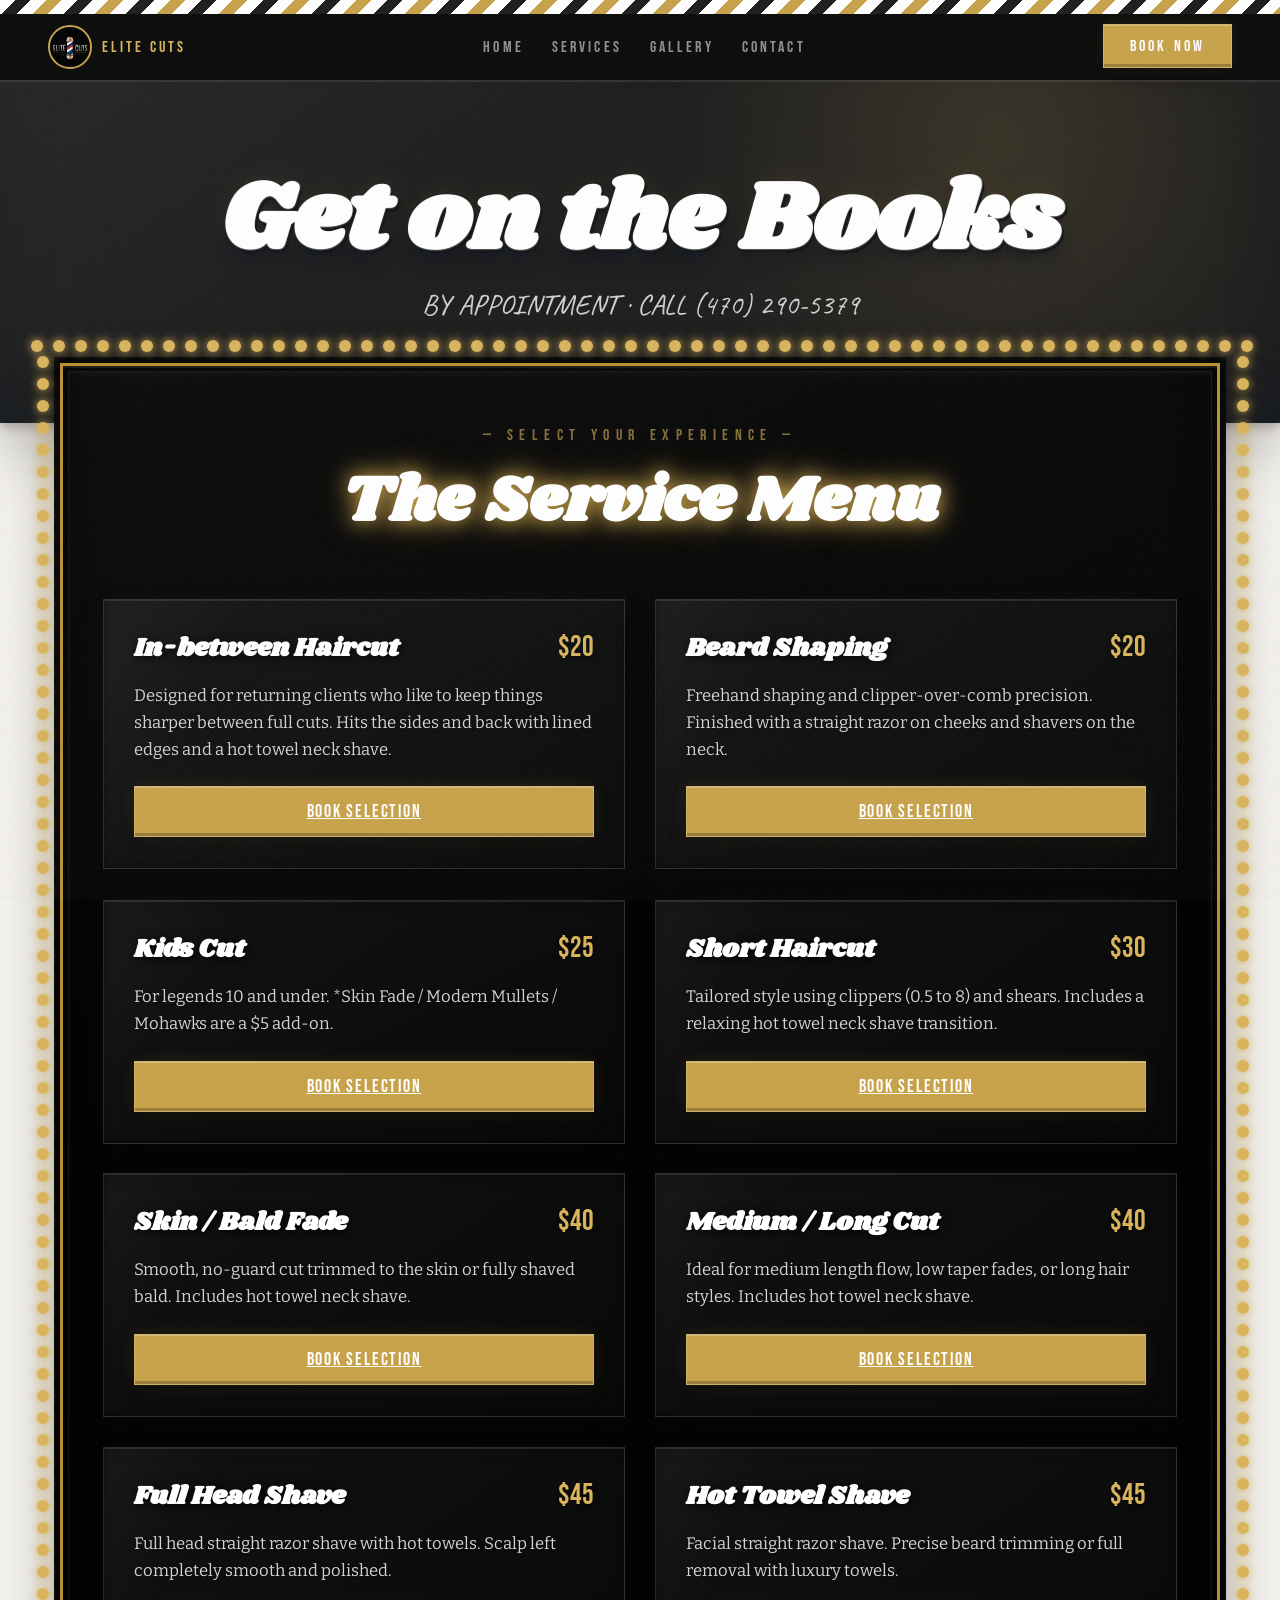
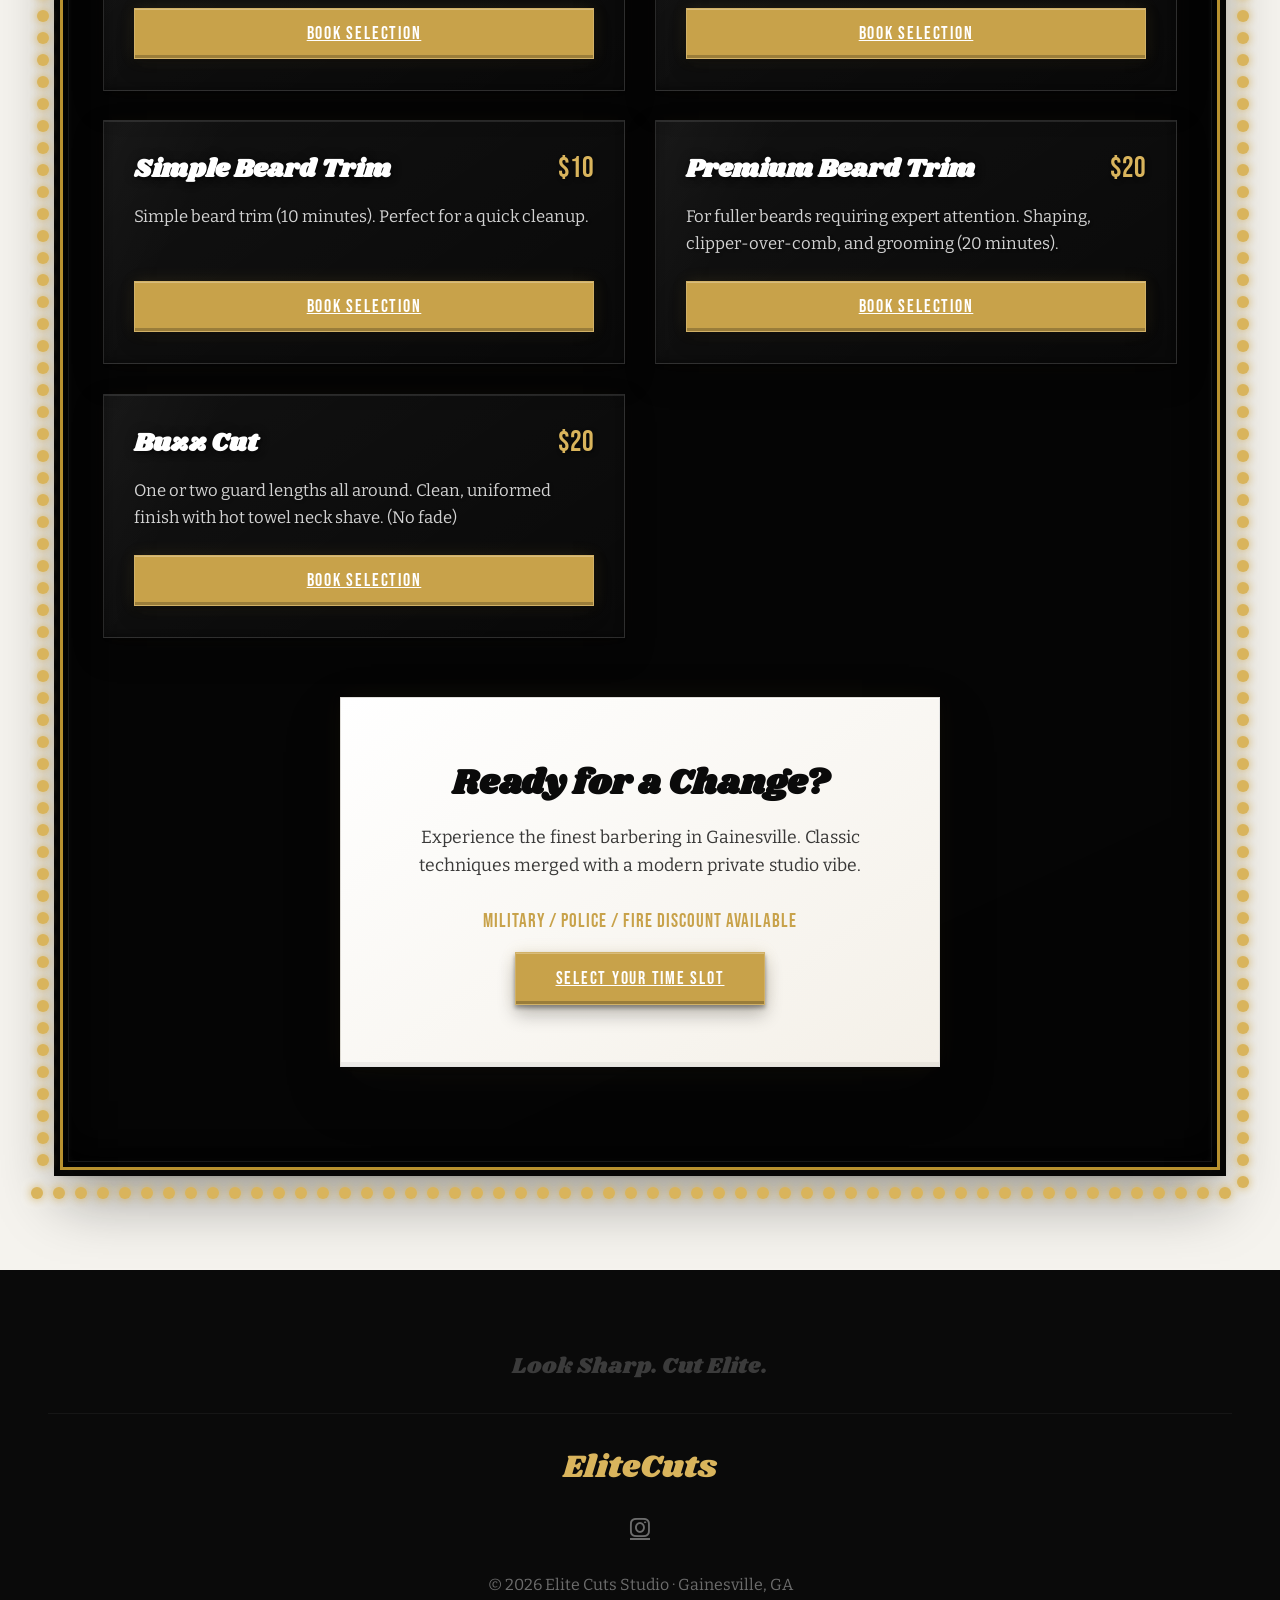
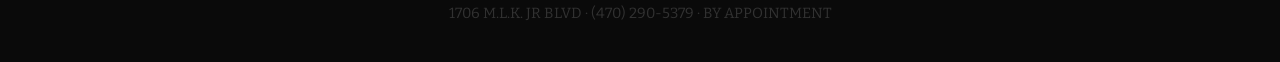
==== appointments.html @ fbeb8fa0 "polish(ui): black-dominant hero, unified gold accents, AA gold-text, bigger small text - Hero: black" ====
<!DOCTYPE html>
<html lang="en">

<head>
  <meta charset="UTF-8">
  <meta name="viewport" content="width=device-width, initial-scale=1.0">
  <title>Book Now | Elite Cuts Studio</title>
  <meta name="description"
    content="Book your next premium haircut or shave at Elite Cuts Studio in Gainesville, GA. Classic cuts, hot towel shaves, fades, and more.">
  <link rel="preconnect" href="https://fonts.googleapis.com">
  <link rel="preconnect" href="https://fonts.gstatic.com" crossorigin>
  <link
    href="https://fonts.googleapis.com/css2?family=Shrikhand&family=Bitter:ital,wght@0,400;0,700;1,400;1,700&family=Bebas+Neue&family=Caveat:wght@600;700&display=swap"
    rel="stylesheet">

  <!-- SOCIAL SHARE (OG TAGS) -->
  <meta property="og:title" content="Book Now | Elite Cuts Studio">
  <meta property="og:description"
    content="Reserve your spot for a premium haircut or hot towel shave. Classic 70s aesthetics meet modern barbering excellence.">
  <meta property="og:image" content="https://forge-dev-studio.github.io/elite-cuts-studio/assets/og-social.jpg?v=20260711">
  <meta property="og:image:width" content="1200">
  <meta property="og:image:height" content="630">
  <meta property="og:image:alt" content="Elite Cuts Studio — premium barbering in Gainesville, GA.">
  <link rel="icon" type="image/jpeg" href="assets/logo.jpg">
  <meta property="og:url" content="https://forge-dev-studio.github.io/elite-cuts-studio/appointments.html">
  <meta property="og:type" content="website">
  <meta name="twitter:card" content="summary_large_image">
  <link rel="stylesheet" href="https://cdnjs.cloudflare.com/ajax/libs/font-awesome/6.5.1/css/all.min.css"
    crossorigin="anonymous" referrerpolicy="no-referrer">
  <style>
    :root {
      --orange: #c8a24a;
      --orange-deep: #8a6a24;
      --olive: #1c1c1c;
      --olive-dark: #0d0d0d;
      --cream: #f5f3ee;
      --ink: #0a0a0a;
      --amber: #d9b45c;
    }

    *,
    *::before,
    *::after {
      box-sizing: border-box;
      margin: 0;
      padding: 0;
    }

    html {
      scroll-behavior: smooth;
    }

    body {
      font-family: 'Bitter', Georgia, serif;
      background: var(--cream);
      color: var(--ink);
      overflow-x: hidden;
      /* 🎯 RETRO CROSSHAIR CURSOR 🎯 */
      cursor: url("data:image/svg+xml,%3Csvg xmlns='http://www.w3.org/2000/svg' width='32' height='32' viewBox='0 0 32 32'%3E%3Cline x1='16' y1='4' x2='16' y2='12' stroke='%23c8a24a' stroke-width='2'/%3E%3Cline x1='16' y1='20' x2='16' y2='28' stroke='%23c8a24a' stroke-width='2'/%3E%3Cline x1='4' y1='16' x2='12' y2='16' stroke='%23c8a24a' stroke-width='2'/%3E%3Cline x1='20' y1='16' x2='28' y2='16' stroke='%23c8a24a' stroke-width='2'/%3E%3Ccircle cx='16' cy='16' r='2' fill='%23c8a24a'/%3E%3C/svg%3E") 16 16, auto;
    }

    /* Keep crosshair on interactive elements */
    a,
    button,
    .btn-book,
    .service-card {
      cursor: url("data:image/svg+xml,%3Csvg xmlns='http://www.w3.org/2000/svg' width='32' height='32' viewBox='0 0 32 32'%3E%3Cline x1='16' y1='4' x2='16' y2='12' stroke='%2300e5a0' stroke-width='2'/%3E%3Cline x1='16' y1='20' x2='16' y2='28' stroke='%2300e5a0' stroke-width='2'/%3E%3Cline x1='4' y1='16' x2='12' y2='16' stroke='%2300e5a0' stroke-width='2'/%3E%3Cline x1='20' y1='16' x2='28' y2='16' stroke='%2300e5a0' stroke-width='2'/%3E%3Ccircle cx='16' cy='16' r='2' fill='%2300e5a0'/%3E%3C/svg%3E") 16 16, pointer !important;
    }

    .grain {
      position: fixed;
      inset: 0;
      z-index: 9999;
      pointer-events: none;
      opacity: .06;
      background-image: url("data:image/svg+xml,%3Csvg xmlns='http://www.w3.org/2000/svg' width='200' height='200'%3E%3Cfilter id='n'%3E%3CfeTurbulence type='fractalNoise' baseFrequency='.9' numOctaves='4' stitchTiles='stitch'/%3E%3C/filter%3E%3Crect width='200' height='200' filter='url(%23n)'/%3E%3C/svg%3E");
    }

    /* BARBER STRIP */
    .barber-strip {
      height: 14px;
      background: repeating-linear-gradient(-45deg, var(--orange) 0, var(--orange) 11px, #fff 11px, #fff 22px, var(--olive) 22px, var(--olive) 33px, #fff 33px, #fff 44px);
      background-size: 62px 62px;
      animation: pole 3.4s linear infinite;
    }

    @keyframes pole {
      to {
        background-position: 62px 62px
      }
    }

    /* THEMED SCROLLBAR */
    html { scrollbar-width: thin; scrollbar-color: var(--orange) var(--ink); }
    ::-webkit-scrollbar { width: 12px; height: 12px; }
    ::-webkit-scrollbar-track { background: var(--ink); }
    ::-webkit-scrollbar-thumb { background: linear-gradient(180deg, var(--amber), var(--orange-deep)); border-radius: 10px; border: 3px solid var(--ink); }
    ::-webkit-scrollbar-thumb:hover { background: linear-gradient(180deg, var(--orange), var(--orange-deep)); }
    ::-webkit-scrollbar-corner { background: var(--ink); }

    /* NAV */
    .site-nav { display:flex; align-items:center; justify-content:space-between; height:66px; padding:0 48px; background:var(--ink); position:sticky; top:0; z-index:100; }
    .nav-brand { display:flex; align-items:center; gap:10px; text-decoration:none; }
    .nav-logo-img { width:44px; height:44px; border-radius:50%; object-fit:cover; border:2px solid var(--orange); }
    .nav-brand-text { font-family:'Bebas Neue',sans-serif; letter-spacing:3px; font-size:1rem; color:var(--amber); }
    .nav-links { display:flex; align-items:center; gap:28px; list-style:none; }
    .nav-links a { font-family:'Bebas Neue',sans-serif; font-size:0.977rem; letter-spacing:.2em; color:rgba(255,255,255,.55); text-decoration:none; transition:color .2s; }
    .nav-links a:hover { color:#fff; }
    .nav-toggle { display:none; flex-direction:column; align-items:center; justify-content:center; min-width:44px; min-height:44px; background:none; border:none; padding:4px; cursor:pointer; }
    .nav-toggle span { display:block; width:22px; height:2px; background:#fff; margin:5px 0; transition:transform .3s, opacity .3s; }
    .nav-book { display:inline-flex; align-items:center; justify-content:center; min-height:44px; font-family:'Bebas Neue',sans-serif; font-size:0.977rem; letter-spacing:.2em; padding:9px 26px; background:var(--orange); color:#fff; text-decoration:none; transition:background .2s; }
    .nav-book:hover { background:var(--orange-deep); }
    @media(max-width:640px) {
      .site-nav { padding:0 20px; }
      .nav-links { display:none; position:absolute; top:66px; left:0; right:0; background:var(--ink); flex-direction:column; align-items:stretch; padding:12px 20px; gap:0; border-top:1px solid rgba(255,255,255,.1); }
      .nav-links.open { display:flex; }
      .nav-links li { width:100%; }
      .nav-links a { display:flex; align-items:center; min-height:44px; padding:12px 0; }
      .nav-toggle { display:flex; margin-left:auto; order:2; }
      .nav-book { min-height:44px; order:3; }
      .nav-brand-text { display:none; }
    }

    /* APPOINTMENTS HERO */
    .apt-hero {
      background: var(--olive);
      padding: 100px 48px;
      text-align: center;
      position: relative;
      overflow: hidden;
    }

    .apt-hero::after {
      content: '';
      position: absolute;
      inset: 0;
      pointer-events: none;
      background-image: radial-gradient(circle, rgba(0, 0, 0, .08) 1.2px, transparent 1.2px);
      background-size: 20px 20px;
    }

    .apt-title {
      font-family: 'Shrikhand', cursive;
      font-size: clamp(3rem, 8vw, 6rem);
      line-height: .9;
      color: #fff;
      text-shadow: 4px 4px 0 rgba(0, 0, 0, .2);
      margin-bottom: 20px;
    }

    .apt-sub {
      font-family: 'Caveat', cursive;
      font-size: 1.8rem;
      color: rgba(255, 255, 255, .8);
    }

    /* SERVICE GRID — VEGAS BILLBOARD STYLE */
    .services-container {
      max-width: 1200px;
      margin: -60px auto 100px;
      padding: 0 20px;
      position: relative;
      z-index: 10;
    }

    .vegas-billboard {
      background: #050505;
      border: 3px solid var(--orange);
      box-shadow: 0 40px 100px rgba(0, 0, 0, .6);
      padding: 60px 40px;
      position: relative;
    }

    /* CHASING LIGHTS WRAP */
    .vegas-lights-wrap {
      position: absolute;
      inset: -26px;
      pointer-events: none;
      z-index: 10;
    }

    .vegas-bulb {
      position: absolute;
      border-radius: 50%;
      background: var(--amber);
      box-shadow: 0 0 10px var(--amber);
    }

    .vegas-bulb.dim {
      background: #201608;
      box-shadow: none;
    }

    .vegas-header {
      text-align: center;
      margin-bottom: 50px;
    }

    .vegas-eyebrow {
      font-family: 'Bebas Neue', sans-serif;
      font-size: 1rem;
      letter-spacing: .4em;
      color: var(--amber);
      opacity: .6;
      display: block;
      margin-bottom: 10px;
    }

    .vegas-headline {
      font-family: 'Shrikhand', cursive;
      font-size: clamp(2.5rem, 5vw, 4.5rem);
      color: #fff;
      text-shadow: 0 0 20px var(--orange), 0 0 40px rgba(210, 170, 80, .4);
    }

    /* SERVICE CARD STYLING */
    .service-menu {
      display: grid;
      grid-template-columns: repeat(auto-fill, minmax(340px, 1fr));
      gap: 30px;
    }

    .service-card {
      background: rgba(255, 255, 255, .03);
      border: 1px solid rgba(255, 255, 255, .08);
      padding: 30px;
      display: flex;
      flex-direction: column;
      transition: transform .3s, background .3s;
    }

    .service-card:hover {
      background: rgba(255, 255, 255, .06);
      transform: translateY(-5px);
    }

    .sc-header {
      display: flex;
      justify-content: space-between;
      align-items: flex-start;
      margin-bottom: 15px;
    }

    .sc-name {
      font-family: 'Shrikhand', cursive;
      font-size: 1.6rem;
      color: #fff;
      flex: 1;
      padding-right: 20px;
      text-shadow: 2px 2px 4px rgba(0, 0, 0, .5), 0 0 12px rgba(0, 0, 0, .3);
    }

    .sc-price {
      font-family: 'Bebas Neue', sans-serif;
      font-size: 1.8rem;
      color: var(--amber);
      text-shadow: 2px 2px 4px rgba(0, 0, 0, .5);
    }

    .sc-desc {
      font-size: 1.045rem;
      line-height: 1.6;
      color: rgba(255, 255, 255, .82);
      text-shadow: 1px 1px 3px rgba(0, 0, 0, .4);
      margin-bottom: 25px;
      flex-grow: 1;
    }

    .btn-book {
      background: var(--orange);
      color: #fff;
      font-family: 'Bebas Neue', sans-serif;
      font-size: 1.1rem;
      letter-spacing: .1em;
      padding: 14px 20px;
      text-align: center;
      text-transform: uppercase;
      transition: background .2s;
    }

    .btn-book:hover {
      background: #fff;
      color: var(--ink);
    }

    /* CONTRAST CARD CTA (Consistency) */
    .contrast-card {
      max-width: 600px;
      margin: 40px auto;
      background: #fdfdfd;
      padding: 60px 40px;
      color: var(--ink);
      text-align: center;
      box-shadow: 0 30px 90px rgba(0, 0, 0, 0.4);
      position: relative;
      overflow: hidden;
      border: 1px solid rgba(0, 0, 0, 0.05);
    }

    .contrast-card h2 {
      font-family: 'Shrikhand', cursive;
      font-size: 2.2rem;
      margin-bottom: 15px;
    }

    .contrast-card p {
      font-size: 1.1rem;
      opacity: 0.8;
      margin-bottom: 30px;
      line-height: 1.6;
    }

    .contrast-card .btn-book {
      display: inline-block;
      width: auto;
      padding: 15px 40px;
    }

    /* FOOTER */
    .footer {
      background: var(--ink);
      padding: 80px 48px 40px;
      color: rgba(255, 255, 255, 0.4);
      text-align: center;
    }

    @media (max-width: 640px) {
      .vegas-billboard {
        width: calc(100% - 60px);
        margin-left: auto;
        margin-right: auto;
        padding: 40px 20px;
      }

      .service-menu {
        grid-template-columns: 1fr;
      }

      .apt-hero {
        padding: 60px 20px;
      }

      .services-container {
        margin-top: -30px;
      }
    }


    .footer-logo-row {
      margin-bottom: 30px;
      border-bottom: 1px solid rgba(255, 255, 255, 0.05);
      padding-bottom: 30px;
    }

    .footer-logo-img {
      width: 100px;
      opacity: .9;
      margin-bottom: 10px;
    }

    .footer-tagline {
      font-family: 'Shrikhand', cursive;
      font-size: 1.4rem;
      color: rgba(255, 255, 255, 0.2);
    }

    .footer-brand {
      display: block;
      margin-bottom: 15px;
      font-family: 'Shrikhand', cursive;
      font-size: 2rem;
      color: var(--amber);
    }

    .footer-socials {
      display: flex;
      gap: 12px;
      justify-content: center;
      margin-bottom: 25px;
    }

    .footer-socials a {
      display: inline-flex;
      align-items: center;
      justify-content: center;
      min-width: 44px;
      min-height: 44px;
      color: rgba(255, 255, 255, 0.4);
      font-size: 1.4rem;
      transition: color 0.2s;
    }

    .footer-socials a:hover {
      color: var(--orange);
    }

    .footer-note {
      margin-top: 10px;
      font-size: 0.92rem;
      opacity: 0.4;
    }

    /* BOOKING MODAL */
    #bookingModal {
      position: fixed;
      inset: 0;
      background: rgba(0, 0, 0, .92);
      z-index: 1000;
      display: none;
      align-items: flex-start;
      justify-content: center;
      padding: 20px;
      overflow-y: auto;
    }

    #bookingModal.open {
      display: flex;
    }

    .modal-content {
      width: 100%;
      max-width: 680px;
      background: var(--ink);
      border: 2px solid var(--orange);
      position: relative;
      box-shadow: 0 30px 60px rgba(0, 0, 0, .5), 0 0 0 6px rgba(200, 162, 74, .1);
      margin: 40px 0;
    }

    .modal-close {
      position: absolute;
      top: -40px;
      right: 0;
      color: #fff;
      font-size: 1.5rem;
      cursor: pointer;
      font-family: 'Bebas Neue', sans-serif;
    }

    /* ── BOOKSY BARBER PICKER ── */
    .booking-picker {
      padding: 48px 40px;
      color: #fff;
    }

    .bf-title {
      font-family: 'Shrikhand', cursive;
      font-size: 2rem;
      text-align: center;
      color: #fff;
      letter-spacing: .04em;
      margin-bottom: 14px;
      text-shadow: 2px 2px 0 rgba(0,0,0,.3);
    }

    .picker-intro {
      max-width: 560px;
      margin: 0 auto 30px;
      color: rgba(255, 255, 255, .78);
      font-size: 1.045rem;
      line-height: 1.65;
      text-align: center;
    }

    .picker-grid {
      display: grid;
      grid-template-columns: repeat(3, 1fr);
      gap: 14px;
    }

    .barber-card {
      display: block;
      color: inherit;
      text-decoration: none;
      cursor: pointer;
    }

    .bc-inner {
      display: flex;
      flex-direction: column;
      align-items: center;
      justify-content: center;
      gap: 8px;
      padding: 20px 10px;
      min-height: 178px;
      background: rgba(255, 255, 255, .04);
      border: 2px solid rgba(255, 255, 255, .1);
      border-radius: 8px;
      text-align: center;
      transition: border-color .2s, background .2s, transform .2s, box-shadow .2s;
    }

    a.barber-card:hover .bc-inner {
      border-color: var(--orange);
      background: rgba(200, 162, 74, .12);
      transform: translateY(-3px);
    }

    a.barber-card:focus-visible {
      outline: 3px solid var(--cream);
      outline-offset: 4px;
      border-radius: 8px;
    }

    a.barber-card:focus-visible .bc-inner {
      border-color: var(--orange);
      box-shadow: 0 0 0 3px var(--olive);
    }

    .bc-avatar {
      width: 60px;
      height: 60px;
      border-radius: 50%;
      background: var(--orange);
      display: flex;
      align-items: center;
      justify-content: center;
      font-family: 'Shrikhand', cursive;
      font-size: 1.5rem;
      color: #fff;
      text-shadow: 1px 1px 0 rgba(0,0,0,.2);
    }

    .bc-name {
      font-family: 'Shrikhand', cursive;
      font-size: 1.05rem;
      color: #fff;
    }

    .bc-role {
      font-family: 'Caveat', cursive;
      font-size: 1.045rem;
      color: rgba(255, 255, 255, .75);
    }

    .barber-card[aria-disabled="true"] {
      cursor: not-allowed;
    }

    .barber-card[aria-disabled="true"] .bc-inner {
      background: rgba(255, 255, 255, .025);
      border-color: rgba(255, 255, 255, .12);
    }

    .barber-card[aria-disabled="true"] .bc-avatar {
      background: var(--olive);
      color: var(--cream);
    }

    .coming-soon-label {
      display: inline-block;
      padding: 4px 9px;
      margin-top: 2px;
      background: var(--cream);
      color: var(--ink);
      font-family: 'Bebas Neue', sans-serif;
      font-size: 0.828rem;
      letter-spacing: .12em;
      text-transform: uppercase;
      border-radius: 2px;
    }

    @media(max-width: 768px) {
      .vegas-billboard {
        padding: 40px 20px;
      }
      .service-menu {
        grid-template-columns: 1fr;
      }
      .picker-grid {
        grid-template-columns: repeat(2, 1fr);
      }
      .booking-picker {
        padding: 32px 20px;
      }
    }

    @media(max-width: 420px) {
      .picker-grid {
        grid-template-columns: 1fr;
      }
    }
    a:focus-visible, button:focus-visible, select:focus-visible, input:focus-visible { outline: 2px solid var(--orange); outline-offset: 2px; }

    /* Premium depth pass C: standalone appointments surfaces */
    .apt-hero {
      isolation: isolate;
      box-shadow:
        inset 0 2px 0 rgba(255, 255, 255, .09),
        inset 0 -28px 52px rgba(5, 14, 31, .26),
        0 4px 10px rgba(10, 10, 10, .24),
        0 25px 54px rgba(10, 10, 10, .2),
        0 0 32px rgba(200, 162, 74, .08);
    }
    .apt-hero::before {
      content: '';
      position: absolute;
      inset: 0;
      z-index: 0;
      pointer-events: none;
      background:
        radial-gradient(circle at 78% 18%, rgba(217, 180, 92, .14), transparent 31%),
        linear-gradient(145deg, rgba(255, 255, 255, .045), transparent 38%);
    }
    .apt-hero > * { position: relative; z-index: 2; }
    .apt-title {
      text-shadow:
        0 1px 0 rgba(255, 255, 255, .2),
        1px 2px 0 #1c1c1c,
        2px 3px 0 #101010,
        0 7px 7px rgba(5, 14, 31, .42),
        0 18px 28px rgba(5, 14, 31, .28),
        0 0 24px rgba(217, 180, 92, .12);
      transform: perspective(1000px) rotateX(1deg) translateY(-2px);
    }
    .vegas-billboard {
      isolation: isolate;
      border-color: #b8912f;
      box-shadow:
        inset 0 2px 1px rgba(255, 255, 255, .09),
        inset 0 -20px 38px rgba(0, 0, 0, .58),
        0 3px 7px rgba(10, 10, 10, .38),
        0 28px 58px rgba(10, 10, 10, .38),
        0 0 0 6px #050505,
        0 0 36px rgba(200, 162, 74, .14);
    }
    .vegas-billboard::before {
      content: '';
      position: absolute;
      inset: 5px;
      z-index: 0;
      pointer-events: none;
      border: 1px solid rgba(255, 255, 255, .07);
      background: linear-gradient(155deg, rgba(255, 255, 255, .025), transparent 30%, rgba(0, 0, 0, .12));
      box-shadow: inset 0 2px 7px rgba(255, 255, 255, .045), inset 0 -9px 20px rgba(0, 0, 0, .48);
    }
    .vegas-billboard > * { position: relative; z-index: 2; }
    .service-card {
      position: relative;
      overflow: hidden;
      background: linear-gradient(145deg, rgba(255, 255, 255, .055), rgba(255, 255, 255, .018));
      border-color: rgba(255, 255, 255, .13);
      box-shadow:
        inset 0 1px 0 rgba(255, 255, 255, .1),
        inset 0 -4px 8px rgba(0, 0, 0, .3),
        0 3px 5px rgba(0, 0, 0, .42),
        0 14px 28px rgba(0, 0, 0, .3),
        0 0 16px rgba(200, 162, 74, .045);
      transform: perspective(900px) translateY(0) rotateX(0);
      transition: transform 280ms cubic-bezier(.22, 1, .36, 1), box-shadow 280ms ease;
    }
    .service-card::after {
      content: '';
      position: absolute;
      inset: 0;
      pointer-events: none;
      opacity: .34;
      background: linear-gradient(115deg, transparent 12%, rgba(255, 255, 255, .07) 32%, transparent 48%);
      transform: translateX(-34%);
      transition: transform 420ms ease, opacity 280ms ease;
    }
    .service-card > * { position: relative; z-index: 1; }
    .service-card:hover {
      transform: perspective(900px) translateY(-6px) rotateX(1.5deg);
      box-shadow:
        inset 0 1px 0 rgba(255, 255, 255, .13),
        inset 0 -4px 8px rgba(0, 0, 0, .26),
        0 4px 7px rgba(0, 0, 0, .4),
        0 22px 36px rgba(0, 0, 0, .38),
        0 0 22px rgba(200, 162, 74, .1);
    }
    .service-card:hover::after { opacity: .5; transform: translateX(28%); }
    .btn-book,
    .nav-book {
      border: 1px solid rgba(255, 255, 255, .16);
      box-shadow:
        inset 0 1px 0 rgba(255, 255, 255, .28),
        inset 0 -3px 0 rgba(10, 10, 10, .24),
        0 3px 4px rgba(10, 10, 10, .36),
        0 10px 18px rgba(10, 10, 10, .24),
        0 0 14px rgba(200, 162, 74, .14);
      transform: translateY(-1px);
      transition: transform 180ms ease, box-shadow 180ms ease;
    }
    .btn-book:hover,
    .nav-book:hover {
      transform: translateY(-3px);
      box-shadow:
        inset 0 1px 0 rgba(255, 255, 255, .34),
        inset 0 -3px 0 rgba(10, 10, 10, .2),
        0 4px 6px rgba(10, 10, 10, .32),
        0 15px 24px rgba(10, 10, 10, .27),
        0 0 20px rgba(200, 162, 74, .17);
    }
    .btn-book:active,
    .nav-book:active {
      transform: translateY(2px);
      box-shadow: inset 0 2px 4px rgba(10, 10, 10, .28), 0 1px 2px rgba(10, 10, 10, .28), 0 4px 8px rgba(10, 10, 10, .18);
    }
    .contrast-card {
      border-color: rgba(10, 10, 10, .1);
      background: linear-gradient(145deg, #fff, #f4f0e8);
      box-shadow:
        inset 0 1px 0 rgba(255, 255, 255, .95),
        inset 0 -4px 0 rgba(10, 10, 10, .05),
        0 3px 7px rgba(10, 10, 10, .2),
        0 24px 52px rgba(10, 10, 10, .24),
        0 0 24px rgba(200, 162, 74, .07);
    }
    .modal-content {
      box-shadow:
        inset 0 1px 0 rgba(255, 255, 255, .09),
        inset 0 -18px 34px rgba(0, 0, 0, .34),
        0 4px 8px rgba(0, 0, 0, .48),
        0 30px 64px rgba(0, 0, 0, .55),
        0 0 0 6px rgba(200, 162, 74, .1),
        0 0 28px rgba(200, 162, 74, .12);
    }
    .booking-picker {
      background:
        radial-gradient(circle at 50% 0, rgba(200, 162, 74, .09), transparent 35%),
        linear-gradient(145deg, rgba(255, 255, 255, .025), transparent 40%);
    }
    .bc-inner {
      position: relative;
      overflow: hidden;
      border-color: rgba(255, 255, 255, .14);
      background: linear-gradient(145deg, rgba(255, 255, 255, .075), rgba(255, 255, 255, .025));
      box-shadow:
        inset 0 1px 0 rgba(255, 255, 255, .12),
        inset 0 -4px 8px rgba(0, 0, 0, .28),
        0 3px 5px rgba(0, 0, 0, .38),
        0 13px 24px rgba(0, 0, 0, .26),
        0 0 14px rgba(200, 162, 74, .05);
      transform: perspective(850px) translateY(0) rotateX(0);
      transition: transform 240ms cubic-bezier(.22, 1, .36, 1), box-shadow 240ms ease;
    }
    a.barber-card:hover .bc-inner {
      transform: perspective(850px) translateY(-5px) rotateX(1.5deg);
      box-shadow:
        inset 0 1px 0 rgba(255, 255, 255, .15),
        inset 0 -4px 8px rgba(0, 0, 0, .24),
        0 4px 7px rgba(0, 0, 0, .38),
        0 20px 32px rgba(0, 0, 0, .34),
        0 0 20px rgba(200, 162, 74, .12);
    }
    a.barber-card:active .bc-inner {
      transform: translateY(1px);
      box-shadow: inset 0 3px 6px rgba(0, 0, 0, .3), 0 2px 3px rgba(0, 0, 0, .3);
    }
    a.barber-card:focus-visible .bc-inner {
      box-shadow:
        0 0 0 3px var(--olive),
        0 0 0 5px var(--cream),
        0 13px 24px rgba(0, 0, 0, .3);
    }
    .bc-avatar {
      position: relative;
      overflow: hidden;
      border: 1px solid rgba(255, 255, 255, .2);
      background: linear-gradient(145deg, #ddb45c, #8f6f28);
      box-shadow:
        inset 0 2px 1px rgba(255, 255, 255, .32),
        inset 0 -7px 11px rgba(61, 6, 14, .28),
        0 3px 4px rgba(0, 0, 0, .4),
        0 11px 18px rgba(0, 0, 0, .3),
        0 0 0 4px rgba(200, 162, 74, .1);
      filter: drop-shadow(0 4px 3px rgba(0, 0, 0, .22));
      transform: translateY(-2px);
      transition: transform 240ms ease, box-shadow 240ms ease;
    }
    .bc-avatar::after {
      content: '';
      position: absolute;
      inset: 4px 7px 48% 7px;
      border-radius: 50%;
      pointer-events: none;
      background: linear-gradient(to bottom, rgba(255, 255, 255, .32), transparent);
      opacity: .62;
    }
    a.barber-card:hover .bc-avatar { transform: translateY(-4px) rotate(-1.5deg); }
    .barber-card[aria-disabled="true"] .bc-inner { box-shadow: inset 0 1px 0 rgba(255,255,255,.08), inset 0 -3px 7px rgba(0,0,0,.25), 0 5px 12px rgba(0,0,0,.2); }
    .barber-card[aria-disabled="true"] .bc-avatar { background: linear-gradient(145deg, #333333, #101010); }
    @media (prefers-reduced-motion: reduce) {
      html { scroll-behavior: auto; }
      .barber-strip { animation: none !important; }
      .apt-title,
      .service-card,
      .service-card:hover,
      .service-card::after,
      .service-card:hover::after,
      .btn-book,
      .btn-book:hover,
      .btn-book:active,
      .nav-book,
      .nav-book:hover,
      .nav-book:active,
      .bc-inner,
      a.barber-card:hover .bc-inner,
      a.barber-card:active .bc-inner,
      .bc-avatar,
      a.barber-card:hover .bc-avatar {
        transform: none !important;
        transition: none !important;
      }
    }
  </style>
</head>

<body>
  <div class="grain" aria-hidden="true"></div>
  <div class="barber-strip" role="presentation"></div>

  <nav class="site-nav" id="siteNav">
    <a href="index.html" class="nav-brand" aria-label="Elite Cuts Studio home">
      <img src="assets/logo.jpg" alt="Elite Cuts Studio" class="nav-logo-img">
      <span class="nav-brand-text">Elite Cuts</span>
    </a>
    <ul class="nav-links" id="navLinks">
      <li><a href="index.html" data-es="Inicio">Home</a></li>
      <li><a href="index.html#services" data-es="Servicios">Services</a></li>
      <li><a href="index.html#gallery" data-es="Galeria">Gallery</a></li>
      <li><a href="contact.html" data-es="Contacto">Contact</a></li>
    </ul>
    <button class="nav-toggle" id="navToggle" type="button" aria-label="Toggle menu" aria-expanded="false">
      <span></span><span></span><span></span>
    </button>
    <a href="appointments.html" class="nav-book" data-es="Reservar">Book Now</a>
  </nav>

  <header class="apt-hero">
    <h1 class="apt-title" data-es="Haz Tu Reservacion">Get on the Books</h1>
    <p class="apt-sub" data-es="CON CITA · LLAMA AL (470) 290-5379">BY APPOINTMENT · CALL (470) 290-5379</p>
  </header>

  <main class="services-container">
    <div class="vegas-billboard">
      <div class="vegas-lights-wrap" id="vegasLights"></div>

      <div class="vegas-header">
        <span class="vegas-eyebrow" data-es="— SELECCIONA TU EXPERIENCIA —">— SELECT YOUR EXPERIENCE —</span>
        <h2 class="vegas-headline" data-es="Menu de Servicios">The Service Menu</h2>
      </div>

      <div class="service-menu">
        <!-- 1 -->
        <article class="service-card">
          <div class="sc-header">
            <h3 class="sc-name" data-es="Retoque">In-between Haircut</h3>
            <span class="sc-price">$20</span>
          </div>
          <p class="sc-desc" data-es="Disenado para clientes frecuentes que quieren mantenerse afilados entre cortes completos. Incluye lados, espalda, bordes y afeitado de cuello con toalla caliente.">Designed for returning clients who like to keep things sharper between full cuts. Hits the
            sides and back with lined edges and a hot towel neck shave.</p>
          <a href="#" class="btn-book" onclick="openBooking()" data-es="Reservar">Book Selection</a>
        </article>

        <!-- 2 -->
        <article class="service-card">
          <div class="sc-header">
            <h3 class="sc-name" data-es="Perfilado de Barba">Beard Shaping</h3>
            <span class="sc-price">$20</span>
          </div>
          <p class="sc-desc" data-es="Perfilado a mano alzada y precision con peine y maquina. Terminado con navaja recta en mejillas y rasuradora en el cuello.">Freehand shaping and clipper-over-comb precision. Finished with a straight razor on cheeks
            and shavers on the neck.</p>
          <a href="#" class="btn-book" onclick="openBooking()" data-es="Reservar">Book Selection</a>
        </article>

        <!-- 3 -->
        <article class="service-card">
          <div class="sc-header">
            <h3 class="sc-name" data-es="Corte de Ninos">Kids Cut</h3>
            <span class="sc-price">$25</span>
          </div>
          <p class="sc-desc" data-es="Para campeones de 10 anos y menos. *Desvanecido / Mullet Moderno / Mohawk tienen un cargo adicional de $5.">For legends 10 and under. *Skin Fade / Modern Mullets / Mohawks are a $5 add-on.</p>
          <a href="#" class="btn-book" onclick="openBooking()" data-es="Reservar">Book Selection</a>
        </article>

        <!-- 4 -->
        <article class="service-card">
          <div class="sc-header">
            <h3 class="sc-name" data-es="Corte Corto">Short Haircut</h3>
            <span class="sc-price">$30</span>
          </div>
          <p class="sc-desc" data-es="Estilo personalizado con maquina (0.5 a 8) y tijera. Incluye afeitado de cuello con toalla caliente.">Tailored style using clippers (0.5 to 8) and shears. Includes a relaxing hot towel neck
            shave transition.</p>
          <a href="#" class="btn-book" onclick="openBooking()" data-es="Reservar">Book Selection</a>
        </article>

        <!-- 5 -->
        <article class="service-card">
          <div class="sc-header">
            <h3 class="sc-name" data-es="Desvanecido al Ras">Skin / Bald Fade</h3>
            <span class="sc-price">$40</span>
          </div>
          <p class="sc-desc" data-es="Corte suave sin guarda, al ras de la piel o completamente rapado. Incluye afeitado de cuello con toalla caliente.">Smooth, no-guard cut trimmed to the skin or fully shaved bald. Includes hot towel neck
            shave.</p>
          <a href="#" class="btn-book" onclick="openBooking()" data-es="Reservar">Book Selection</a>
        </article>

        <!-- 6 -->
        <article class="service-card">
          <div class="sc-header">
            <h3 class="sc-name" data-es="Corte Mediano / Largo">Medium / Long Cut</h3>
            <span class="sc-price">$40</span>
          </div>
          <p class="sc-desc" data-es="Ideal para cabello mediano, degradados bajos o estilos largos. Incluye afeitado de cuello con toalla caliente.">Ideal for medium length flow, low taper fades, or long hair styles. Includes hot towel neck
            shave.</p>
          <a href="#" class="btn-book" onclick="openBooking()" data-es="Reservar">Book Selection</a>
        </article>

        <!-- 7 -->
        <article class="service-card">
          <div class="sc-header">
            <h3 class="sc-name" data-es="Rasurado Completo">Full Head Shave</h3>
            <span class="sc-price">$45</span>
          </div>
          <p class="sc-desc" data-es="Rasurado completo de cabeza con navaja recta y toallas calientes. Cuero cabelludo completamente suave y pulido.">Full head straight razor shave with hot towels. Scalp left completely smooth and polished.
          </p>
          <a href="#" class="btn-book" onclick="openBooking()" data-es="Reservar">Book Selection</a>
        </article>

        <!-- 8 -->
        <article class="service-card">
          <div class="sc-header">
            <h3 class="sc-name" data-es="Afeitado con Toalla Caliente">Hot Towel Shave</h3>
            <span class="sc-price">$45</span>
          </div>
          <p class="sc-desc" data-es="Afeitado facial con navaja recta. Recorte de barba preciso o eliminacion completa con toallas de lujo.">Facial straight razor shave. Precise beard trimming or full removal with luxury towels.</p>
          <a href="#" class="btn-book" onclick="openBooking()" data-es="Reservar">Book Selection</a>
        </article>

        <!-- 9 -->
        <article class="service-card">
          <div class="sc-header">
            <h3 class="sc-name" data-es="Recorte Sencillo de Barba">Simple Beard Trim</h3>
            <span class="sc-price">$10</span>
          </div>
          <p class="sc-desc" data-es="Recorte sencillo de barba (10 minutos). Perfecto para un retoque rapido.">Simple beard trim (10 minutes). Perfect for a quick cleanup.</p>
          <a href="#" class="btn-book" onclick="openBooking()" data-es="Reservar">Book Selection</a>
        </article>

        <!-- 10 -->
        <article class="service-card">
          <div class="sc-header">
            <h3 class="sc-name" data-es="Recorte Premium de Barba">Premium Beard Trim</h3>
            <span class="sc-price">$20</span>
          </div>
          <p class="sc-desc" data-es="Para barbas mas llenas que requieren atencion experta. Perfilado, peine y maquina, y arreglo (20 minutos).">For fuller beards requiring expert attention. Shaping, clipper-over-comb, and grooming (20
            minutes).</p>
          <a href="#" class="btn-book" onclick="openBooking()" data-es="Reservar">Book Selection</a>
        </article>

        <!-- 11 -->
        <article class="service-card">
          <div class="sc-header">
            <h3 class="sc-name" data-es="Corte al Rape">Buzz Cut</h3>
            <span class="sc-price">$20</span>
          </div>
          <p class="sc-desc" data-es="Una o dos guardas parejo alrededor. Acabado limpio y uniforme con afeitado de cuello con toalla caliente. (Sin desvanecido)">One or two guard lengths all around. Clean, uniformed finish with hot towel neck shave. (No
            fade)</p>
          <a href="#" class="btn-book" onclick="openBooking()" data-es="Reservar">Book Selection</a>
        </article>
      </div>

      <!-- CONSISTENT CONTRAST CTA -->
      <div class="contrast-card rev" style="margin-top: 60px;">
        <h2 data-es="Listo Para un Cambio?">Ready for a Change?</h2>
        <p data-es="Experimenta la mejor barberia en Gainesville. Tecnicas clasicas combinadas con un ambiente moderno de estudio privado.">Experience the finest barbering in Gainesville. Classic techniques merged with a modern private studio vibe.
        </p>
        <div
          style="margin-bottom:20px; font-family:'Bebas Neue',sans-serif; color:var(--orange); letter-spacing:1px; font-size:1.2rem;" data-es="DESCUENTO PARA MILITARES / POLICIA / BOMBEROS">
          MILITARY / POLICE / FIRE DISCOUNT AVAILABLE
        </div>
        <a href="#" class="btn-book" onclick="openBooking()" data-es="Selecciona Tu Horario">Select Your Time Slot</a>
      </div>
    </div>
  </main>

  <!-- ══════════════ BOOKSY BARBER PICKER ══════════════ -->
  <div id="bookingModal">
    <div class="modal-content">
      <span class="modal-close" onclick="closeBooking()">[ CLOSE X ]</span>
      <div class="booking-picker">
        <h2 class="bf-title" data-es="Elige Tu Barbero">Choose Your Barber</h2>
        <p class="picker-intro"
          data-es="Cada barbero reserva por su propio horario en Booksy. Elige a quién quieres y te llevaremos directo a su calendario.">Each barber books through their own Booksy schedule. Pick who you want and you'll be taken straight to their live calendar.</p>
        <div class="picker-grid">
          <a class="barber-card" href="https://booksy.com/en-us/dl/show-business/1810396" target="_blank"
            rel="noopener">
            <div class="bc-inner">
              <div class="bc-avatar">G</div>
              <span class="bc-name">Gabriel</span>
              <span class="bc-role" data-es="Barbero Maestro">Master Barber</span>
            </div>
          </a>
          <a class="barber-card" href="https://booksy.com/en-us/dl/show-business/1810475" target="_blank"
            rel="noopener">
            <div class="bc-inner">
              <div class="bc-avatar">O</div>
              <span class="bc-name">Oswaldo</span>
              <span class="bc-role" data-es="Barbero Maestro">Master Barber</span>
            </div>
          </a>
          <a class="barber-card" href="https://elitecutz80.booksy.com" target="_blank" rel="noopener">
            <div class="bc-inner">
              <div class="bc-avatar">T</div>
              <span class="bc-name">Thomas</span>
              <span class="bc-role" data-es="Barbero Maestro">Master Barber</span>
            </div>
          </a>
          <a class="barber-card"
            href="https://booksy.com/en-us/dl/show-business/1813863?utm_medium=c2c_referral" target="_blank"
            rel="noopener">
            <div class="bc-inner">
              <div class="bc-avatar" style="font-size:0.99rem;">EC</div>
              <span class="bc-name">Any</span>
              <span class="bc-role" data-es="Próximo disponible">Next available</span>
            </div>
          </a>
        </div>
      </div>
    </div>
  </div>

  <footer class="footer">
    <div class="footer-logo-row">
      <p class="footer-tagline">Look Sharp. Cut Elite.</p>
    </div>
    <span class="footer-brand">EliteCuts</span>
    <div class="footer-socials">
      <a href="https://www.instagram.com/elitecutsstudio" aria-label="Instagram"><i class="fab fa-instagram"></i></a>
    </div>
    <p>© 2026 Elite Cuts Studio · Gainesville, GA</p>
    <p class="footer-note">1706 M.L.K. JR BLVD · (470) 290-5379 · BY APPOINTMENT</p>
  </footer>

  <script>
    /* NAV TOGGLE */
    (function() {
      var toggle = document.getElementById('navToggle');
      var links = document.getElementById('navLinks');
      if (toggle && links) {
        toggle.addEventListener('click', function() {
          var open = toggle.getAttribute('aria-expanded') === 'true';
          toggle.setAttribute('aria-expanded', !open);
          links.classList.toggle('open');
        });
        links.querySelectorAll('a').forEach(function(a) {
          a.addEventListener('click', function() {
            links.classList.remove('open');
            toggle.setAttribute('aria-expanded', 'false');
          });
        });
      }
    })();

    /* VEGAS LIGHTS */
    function initVegasLights() {
      const board = document.querySelector('.vegas-billboard');
      const wrap = document.getElementById('vegasLights');
      const STEP = 22; const R = 6;
      function buildBulbs() {
        wrap.innerHTML = '';
        const W = board.offsetWidth + 52; const H = board.offsetHeight + 52;
        wrap.style.cssText = `position:absolute;inset:-26px;width:${W}px;height:${H}px;`;
        const bulbs = []; let idx = 0;
        function add(x, y) {
          const b = document.createElement('div');
          b.className = 'vegas-bulb';
          b.style.cssText = `left:${x - R}px;top:${y - R}px;width:${R * 2}px;height:${R * 2}px;`;
          wrap.appendChild(b); bulbs.push({ el: b, i: idx++ });
        }
        const cols = Math.floor(W / STEP); const rows = Math.floor(H / STEP);
        for (let i = 0; i <= cols; i++) add(i * STEP, R);
        for (let i = 1; i <= rows; i++) add(W - R, i * STEP);
        for (let i = cols - 1; i >= 0; i--) add(i * STEP, H - R);
        for (let i = rows - 1; i > 0; i--) add(R, i * STEP);
        let frame = 0;
        setInterval(() => {
          frame++;
          bulbs.forEach(b => {
            b.el.className = ((b.i + frame) % 4 < 2) ? 'vegas-bulb' : 'vegas-bulb dim';
          });
        }, 800);
      }
      buildBulbs();
      window.addEventListener('resize', buildBulbs);
    }
    initVegasLights();

    /* BOOKING MODAL */
    function openBooking() {
      document.getElementById('bookingModal').classList.add('open');
      document.body.style.overflow = 'hidden';
    }
    function closeBooking() {
      document.getElementById('bookingModal').classList.remove('open');
      document.body.style.overflow = '';
    }

  </script>
  <script src="i18n.js"></script>
</body>

</html>
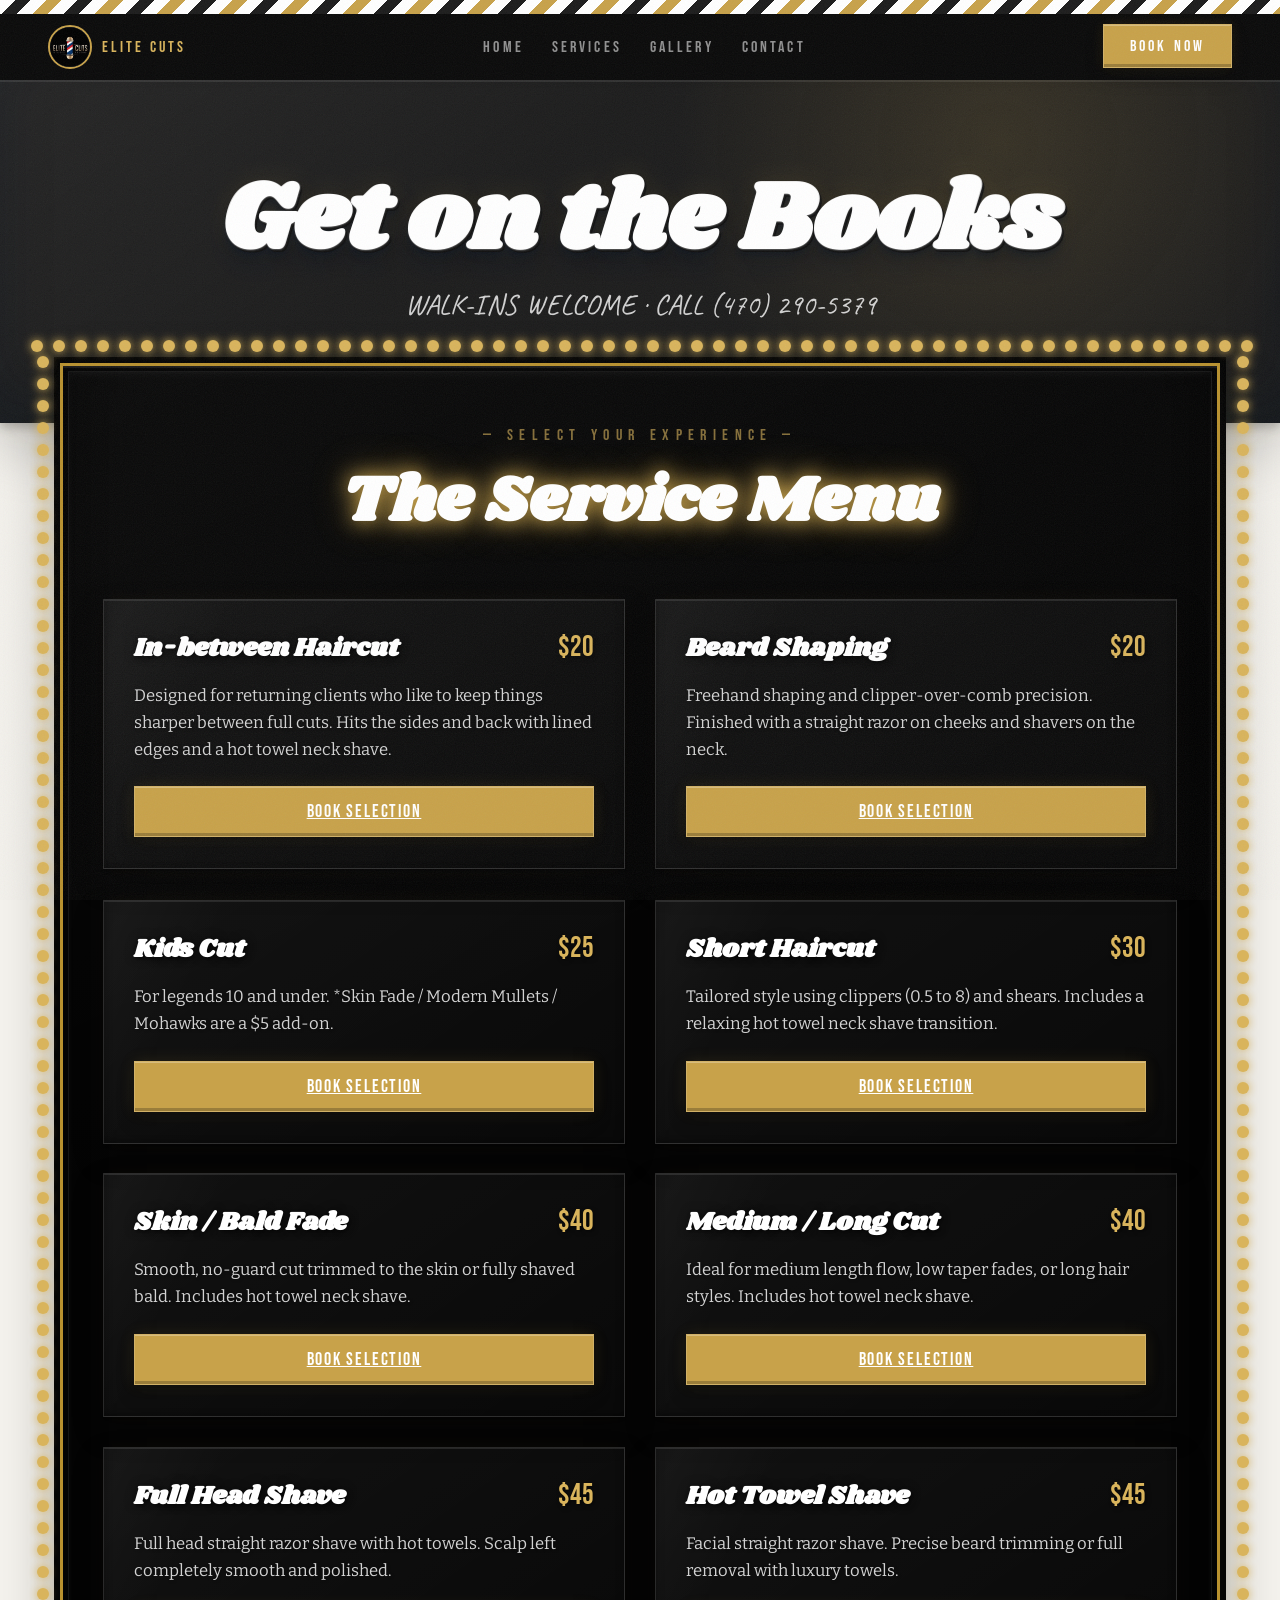
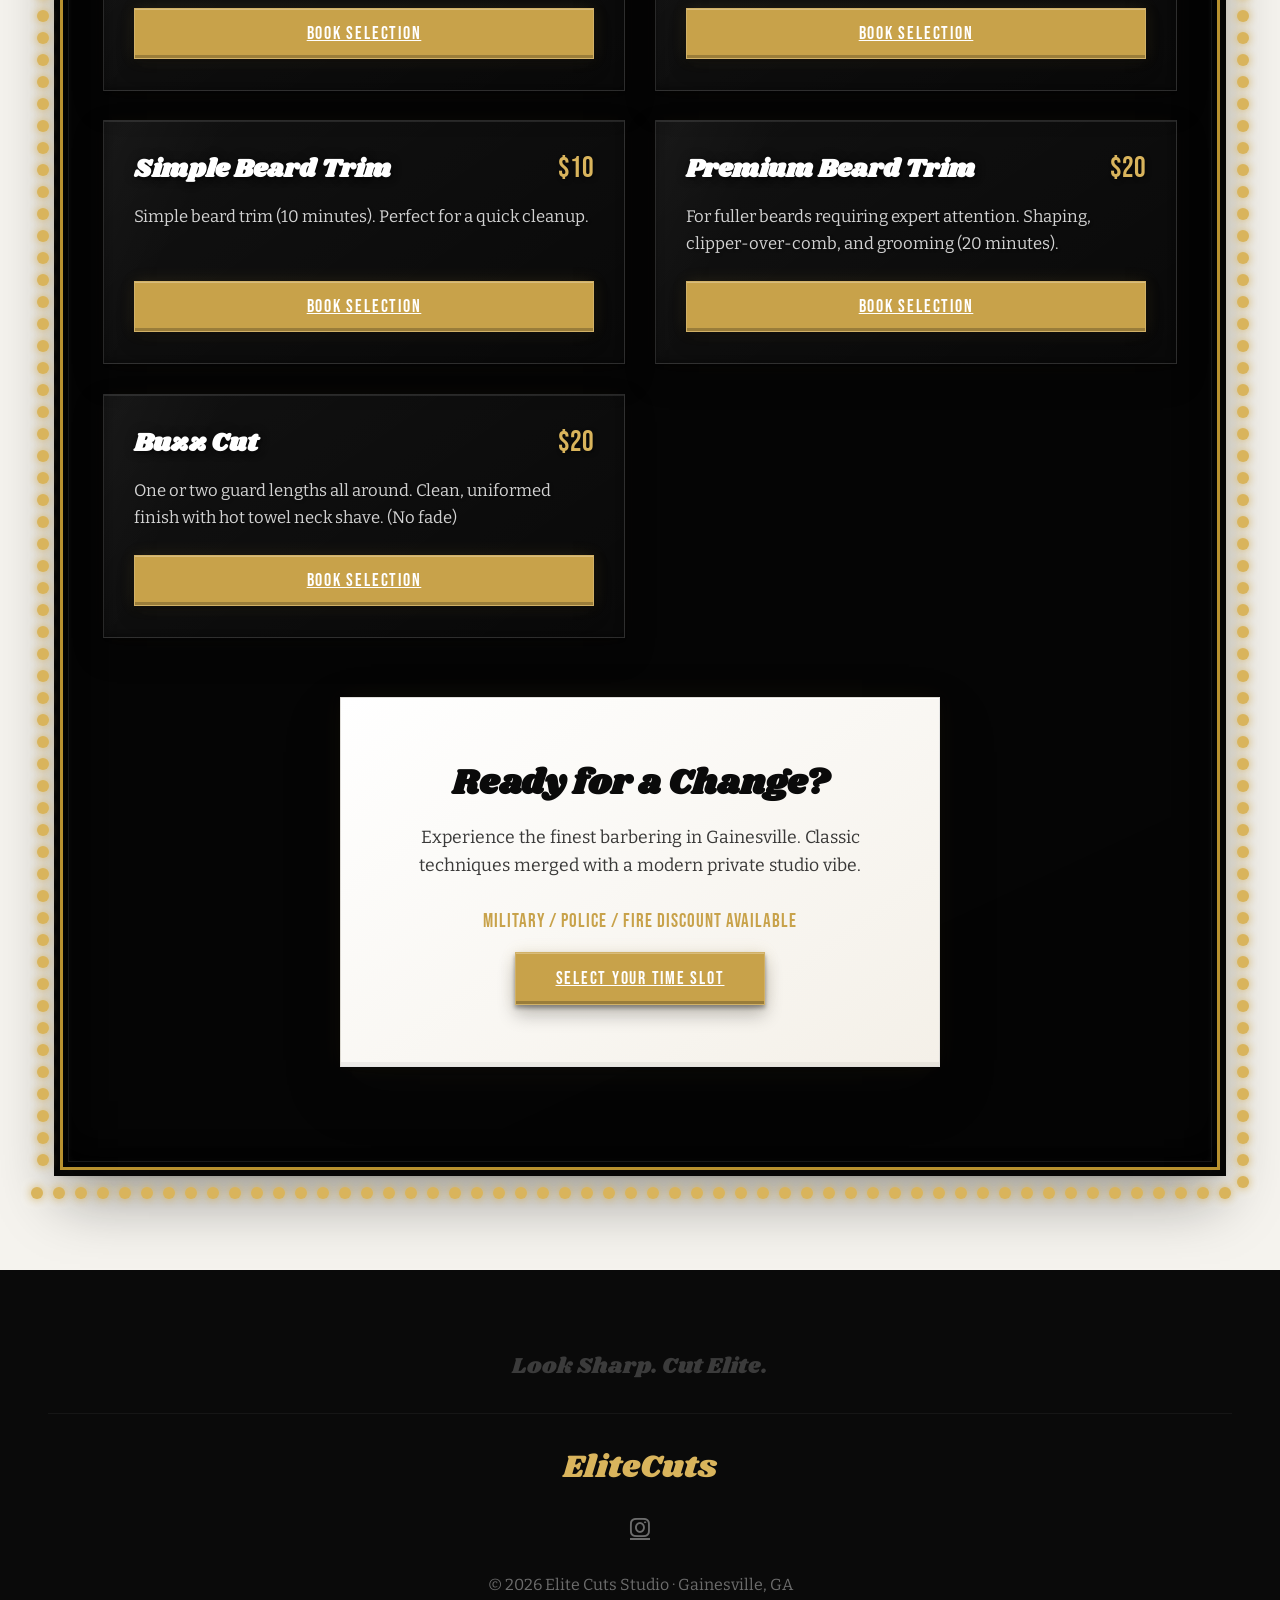
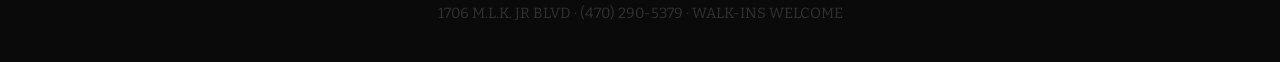
==== commit 14175f8d: "copy: walk-ins welcome — reconcile conflicting appointment/walk-in messaging Owner confirmed walk-in" ====
--- a/appointments.html
+++ b/appointments.html
@@ -4,9 +4,11 @@
 <head>
   <meta charset="UTF-8">
   <meta name="viewport" content="width=device-width, initial-scale=1.0">
-  <title>Book Now | Elite Cuts Studio</title>
+  <title>Book a Barber in Gainesville, GA | Elite Cuts Studio</title>
   <meta name="description"
     content="Book your next premium haircut or shave at Elite Cuts Studio in Gainesville, GA. Classic cuts, hot towel shaves, fades, and more.">
+  <link rel="canonical" href="https://forge-dev-studio.github.io/elite-cuts-studio/appointments.html">
+  <meta name="robots" content="index, follow, max-image-preview:large">
   <link rel="preconnect" href="https://fonts.googleapis.com">
   <link rel="preconnect" href="https://fonts.gstatic.com" crossorigin>
   <link
@@ -17,7 +19,7 @@
   <meta property="og:title" content="Book Now | Elite Cuts Studio">
   <meta property="og:description"
     content="Reserve your spot for a premium haircut or hot towel shave. Classic 70s aesthetics meet modern barbering excellence.">
-  <meta property="og:image" content="https://forge-dev-studio.github.io/elite-cuts-studio/assets/og-social.jpg?v=20260711">
+  <meta property="og:image" content="https://forge-dev-studio.github.io/elite-cuts-studio/assets/og-social.jpg?v=20260712">
   <meta property="og:image:width" content="1200">
   <meta property="og:image:height" content="630">
   <meta property="og:image:alt" content="Elite Cuts Studio — premium barbering in Gainesville, GA.">
@@ -64,7 +66,7 @@
     button,
     .btn-book,
     .service-card {
-      cursor: url("data:image/svg+xml,%3Csvg xmlns='http://www.w3.org/2000/svg' width='32' height='32' viewBox='0 0 32 32'%3E%3Cline x1='16' y1='4' x2='16' y2='12' stroke='%2300e5a0' stroke-width='2'/%3E%3Cline x1='16' y1='20' x2='16' y2='28' stroke='%2300e5a0' stroke-width='2'/%3E%3Cline x1='4' y1='16' x2='12' y2='16' stroke='%2300e5a0' stroke-width='2'/%3E%3Cline x1='20' y1='16' x2='28' y2='16' stroke='%2300e5a0' stroke-width='2'/%3E%3Ccircle cx='16' cy='16' r='2' fill='%2300e5a0'/%3E%3C/svg%3E") 16 16, pointer !important;
+      cursor: url("data:image/svg+xml,%3Csvg xmlns='http://www.w3.org/2000/svg' width='32' height='32' viewBox='0 0 32 32'%3E%3Cline x1='16' y1='4' x2='16' y2='12' stroke='%23c8a24a' stroke-width='2'/%3E%3Cline x1='16' y1='20' x2='16' y2='28' stroke='%23c8a24a' stroke-width='2'/%3E%3Cline x1='4' y1='16' x2='12' y2='16' stroke='%23c8a24a' stroke-width='2'/%3E%3Cline x1='20' y1='16' x2='28' y2='16' stroke='%23c8a24a' stroke-width='2'/%3E%3Ccircle cx='16' cy='16' r='2' fill='%23c8a24a'/%3E%3C/svg%3E") 16 16, pointer !important;
     }
 
     .grain {
@@ -761,7 +763,7 @@
       background: linear-gradient(145deg, #ddb45c, #8f6f28);
       box-shadow:
         inset 0 2px 1px rgba(255, 255, 255, .32),
-        inset 0 -7px 11px rgba(61, 6, 14, .28),
+        inset 0 -7px 11px rgba(46, 34, 8, .3),
         0 3px 4px rgba(0, 0, 0, .4),
         0 11px 18px rgba(0, 0, 0, .3),
         0 0 0 4px rgba(200, 162, 74, .1);
@@ -830,7 +832,7 @@
 
   <header class="apt-hero">
     <h1 class="apt-title" data-es="Haz Tu Reservacion">Get on the Books</h1>
-    <p class="apt-sub" data-es="CON CITA · LLAMA AL (470) 290-5379">BY APPOINTMENT · CALL (470) 290-5379</p>
+    <p class="apt-sub" data-es="SIN CITA BIENVENIDOS · LLAMA AL (470) 290-5379">WALK-INS WELCOME · CALL (470) 290-5379</p>
   </header>
 
   <main class="services-container">
@@ -1031,7 +1033,7 @@
       <a href="https://www.instagram.com/elitecutsstudio" aria-label="Instagram"><i class="fab fa-instagram"></i></a>
     </div>
     <p>© 2026 Elite Cuts Studio · Gainesville, GA</p>
-    <p class="footer-note">1706 M.L.K. JR BLVD · (470) 290-5379 · BY APPOINTMENT</p>
+    <p class="footer-note">1706 M.L.K. JR BLVD · (470) 290-5379 · WALK-INS WELCOME</p>
   </footer>
 
   <script>
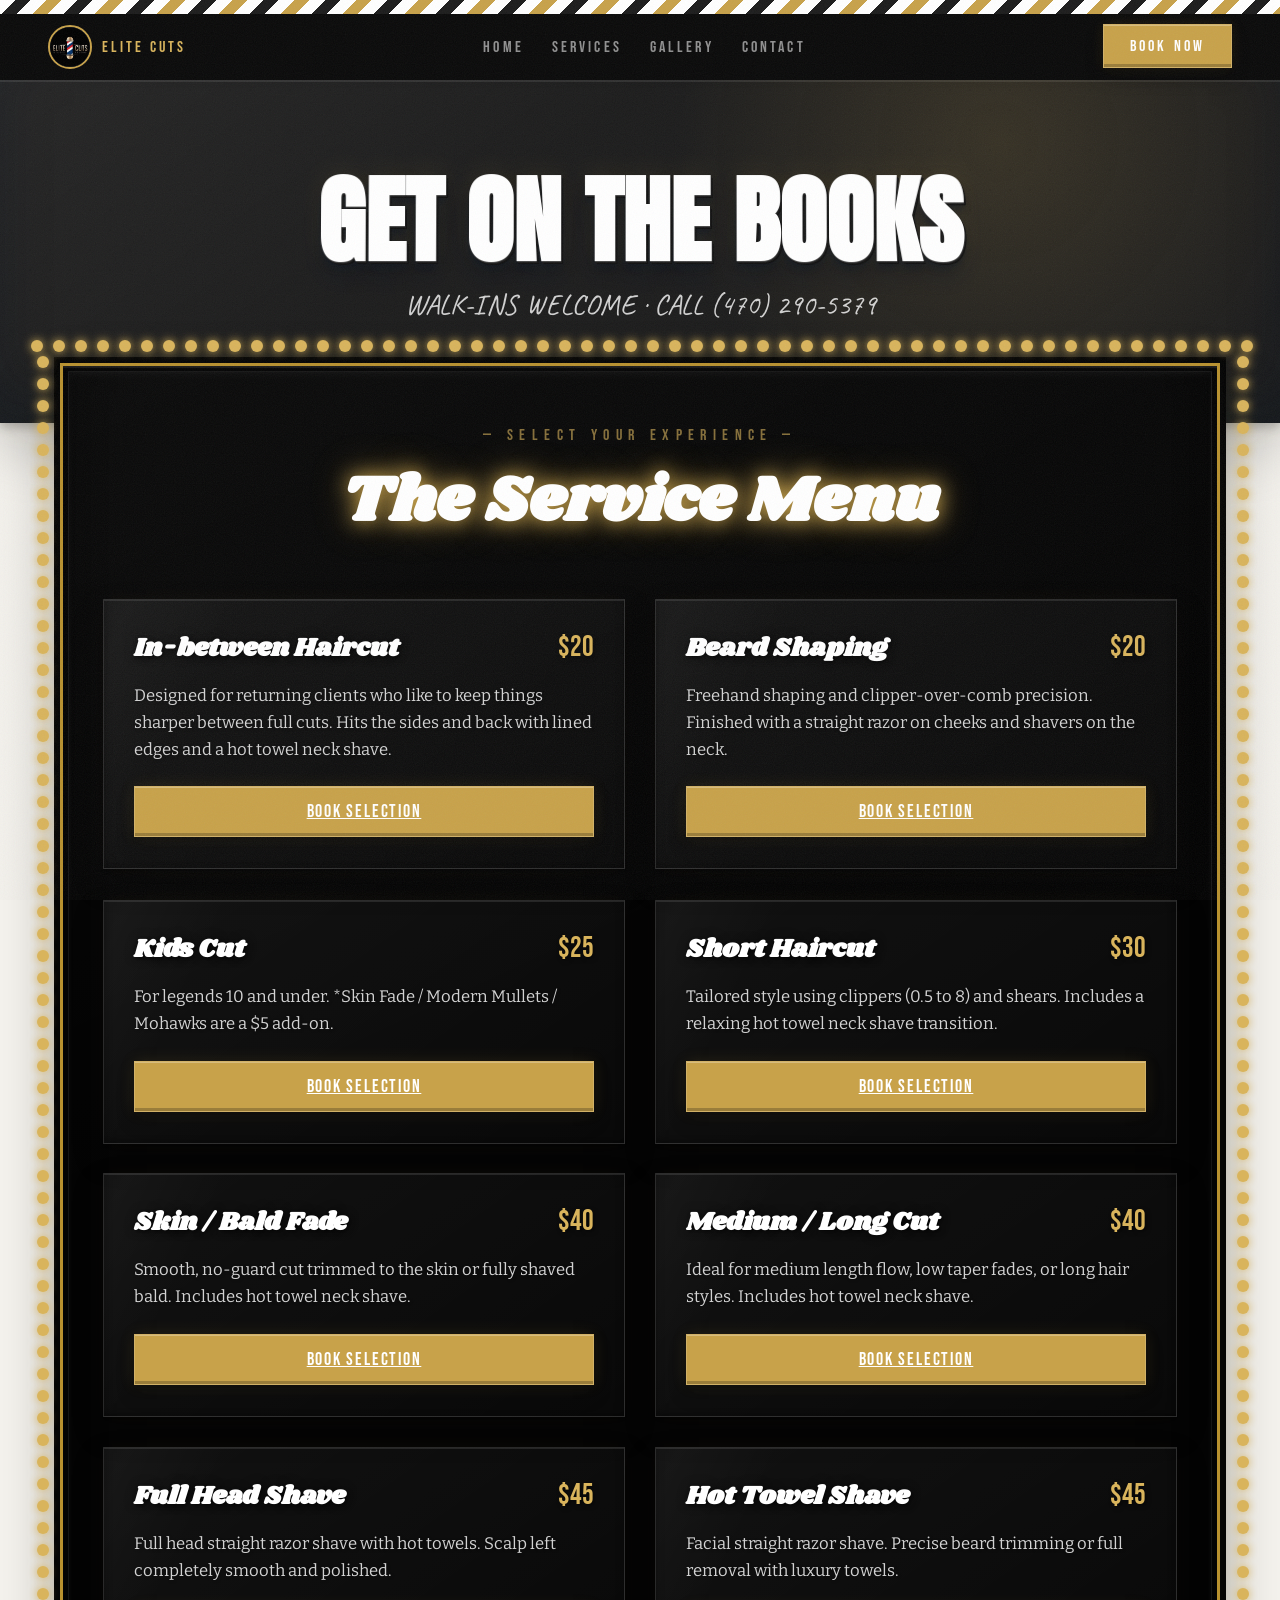
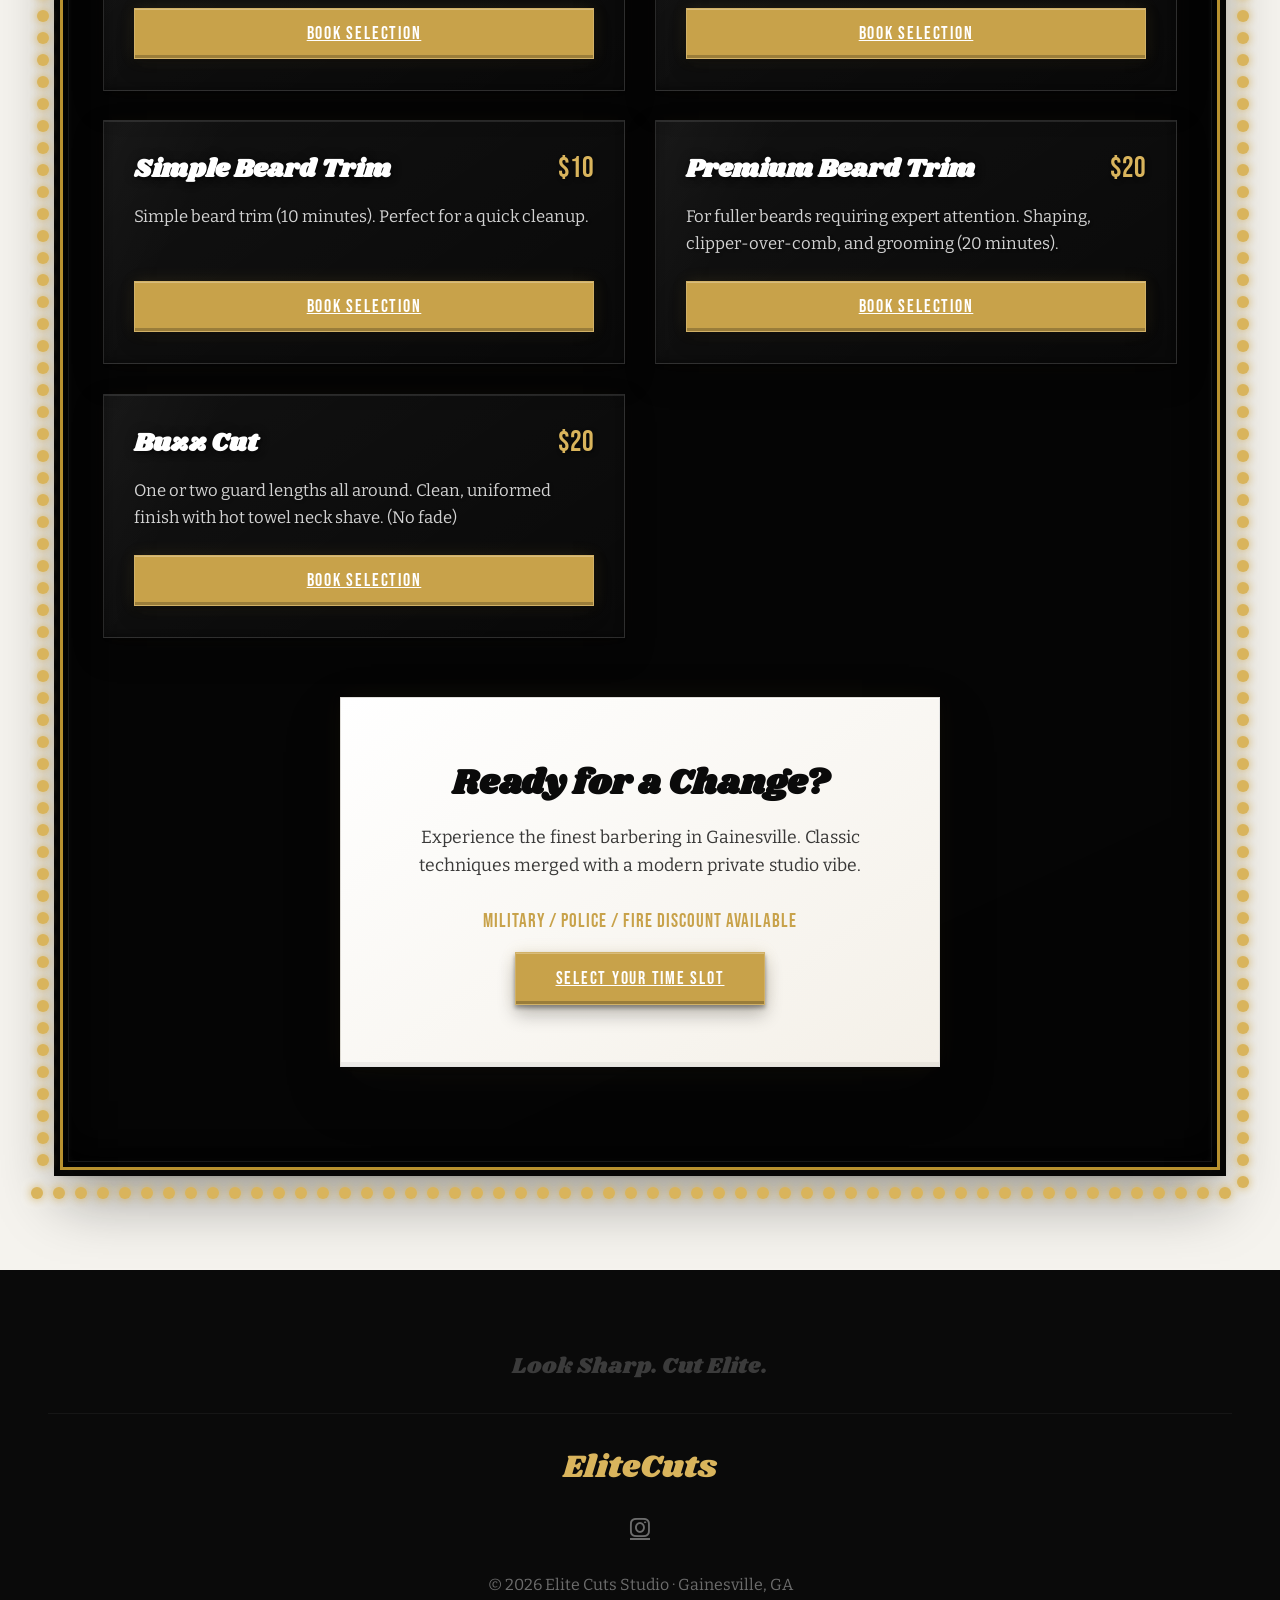
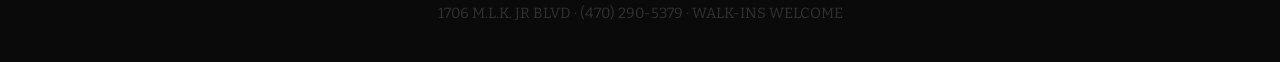
==== commit 03ac8945: "feat(type): headings in Anton (storefront-sign font) + fix gold-on-gold - Load Anton; hero lines + a" ====
--- a/appointments.html
+++ b/appointments.html
@@ -12,7 +12,7 @@
   <link rel="preconnect" href="https://fonts.googleapis.com">
   <link rel="preconnect" href="https://fonts.gstatic.com" crossorigin>
   <link
-    href="https://fonts.googleapis.com/css2?family=Shrikhand&family=Bitter:ital,wght@0,400;0,700;1,400;1,700&family=Bebas+Neue&family=Caveat:wght@600;700&display=swap"
+    href="https://fonts.googleapis.com/css2?family=Anton&family=Shrikhand&family=Bitter:ital,wght@0,400;0,700;1,400;1,700&family=Bebas+Neue&family=Caveat:wght@600;700&display=swap"
     rel="stylesheet">
 
   <!-- SOCIAL SHARE (OG TAGS) -->
@@ -142,7 +142,8 @@
     }
 
     .apt-title {
-      font-family: 'Shrikhand', cursive;
+      font-family: 'Anton', 'Shrikhand', sans-serif;
+      text-transform: uppercase;
       font-size: clamp(3rem, 8vw, 6rem);
       line-height: .9;
       color: #fff;
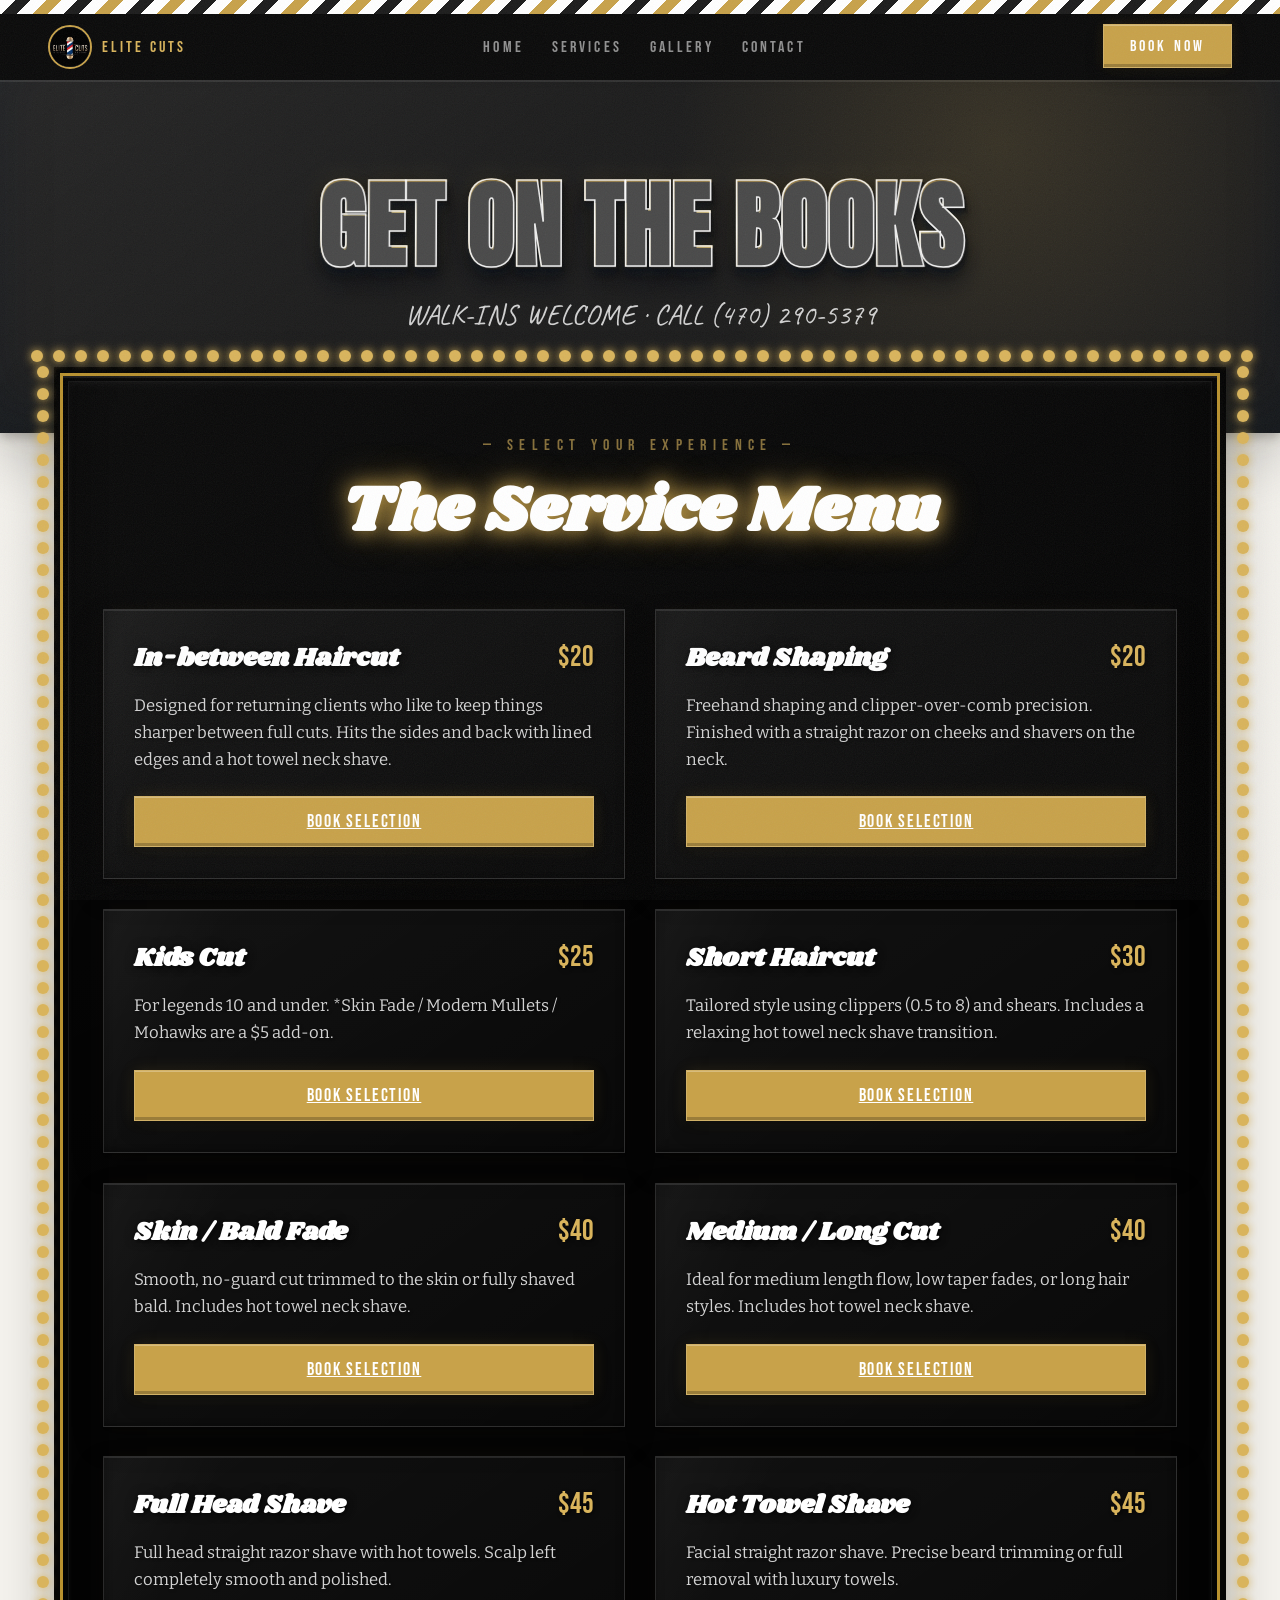
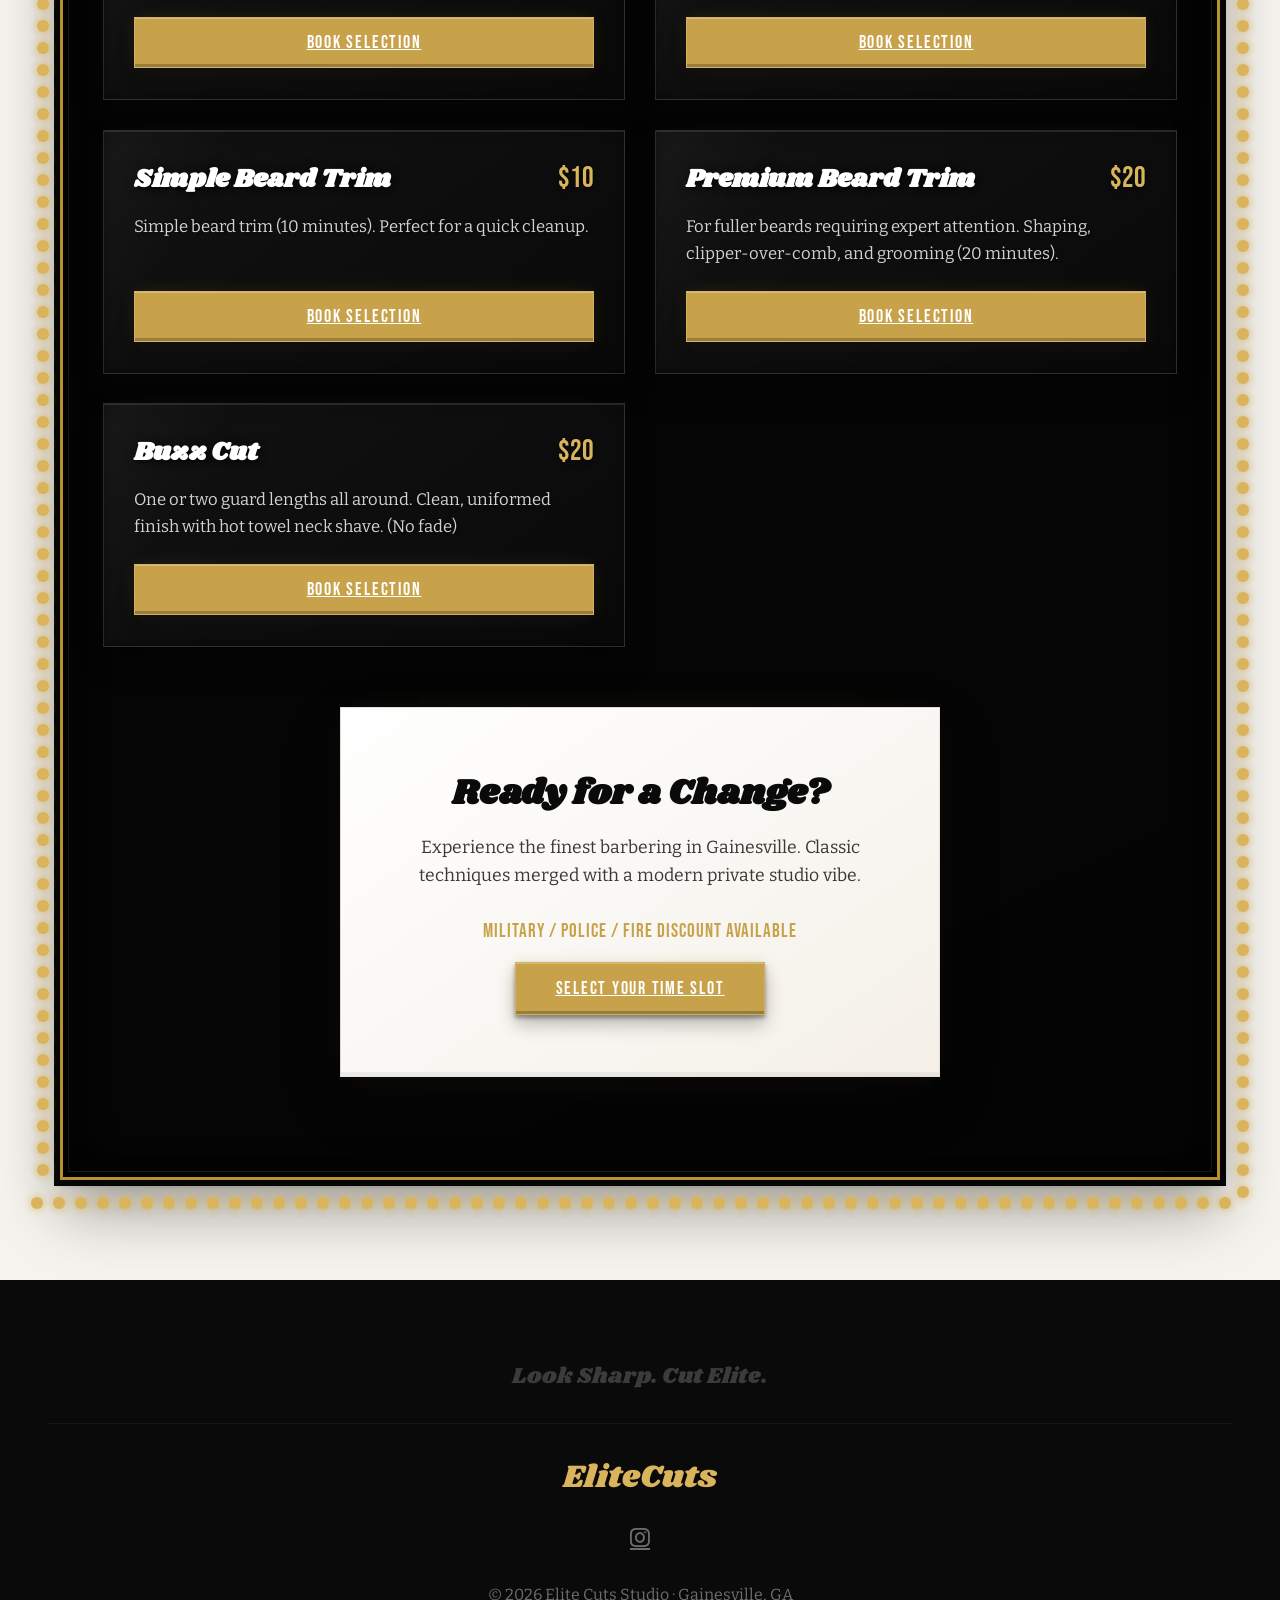
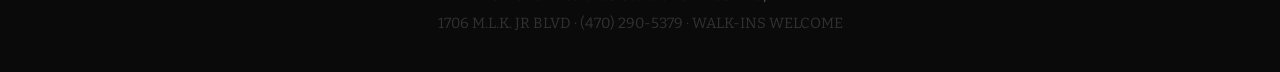
==== commit 9b763ada: "feat(type): storefront-sign gold heading treatment (beveled gold + outline) - Headings get a metalli" ====
--- a/appointments.html
+++ b/appointments.html
@@ -145,10 +145,15 @@
       font-family: 'Anton', 'Shrikhand', sans-serif;
       text-transform: uppercase;
       font-size: clamp(3rem, 8vw, 6rem);
-      line-height: .9;
-      color: #fff;
-      text-shadow: 4px 4px 0 rgba(0, 0, 0, .2);
+      line-height: 1.0;
       margin-bottom: 20px;
+      color: #d9b45c;
+      background: linear-gradient(180deg, #6a4e16 0%, #9c7827 12%, #d9b657 32%, #f7e7a8 49%, #f7e7a8 51%, #d9b657 68%, #9c7827 87%, #6a4e16 100%);
+      -webkit-background-clip: text;
+      background-clip: text;
+      -webkit-text-fill-color: transparent;
+      -webkit-text-stroke: 1.6px rgba(255, 255, 255, .92);
+      filter: drop-shadow(2px 3px 0 rgba(10, 10, 10, .45)) drop-shadow(0 4px 7px rgba(0, 0, 0, .38));
     }
 
     .apt-sub {
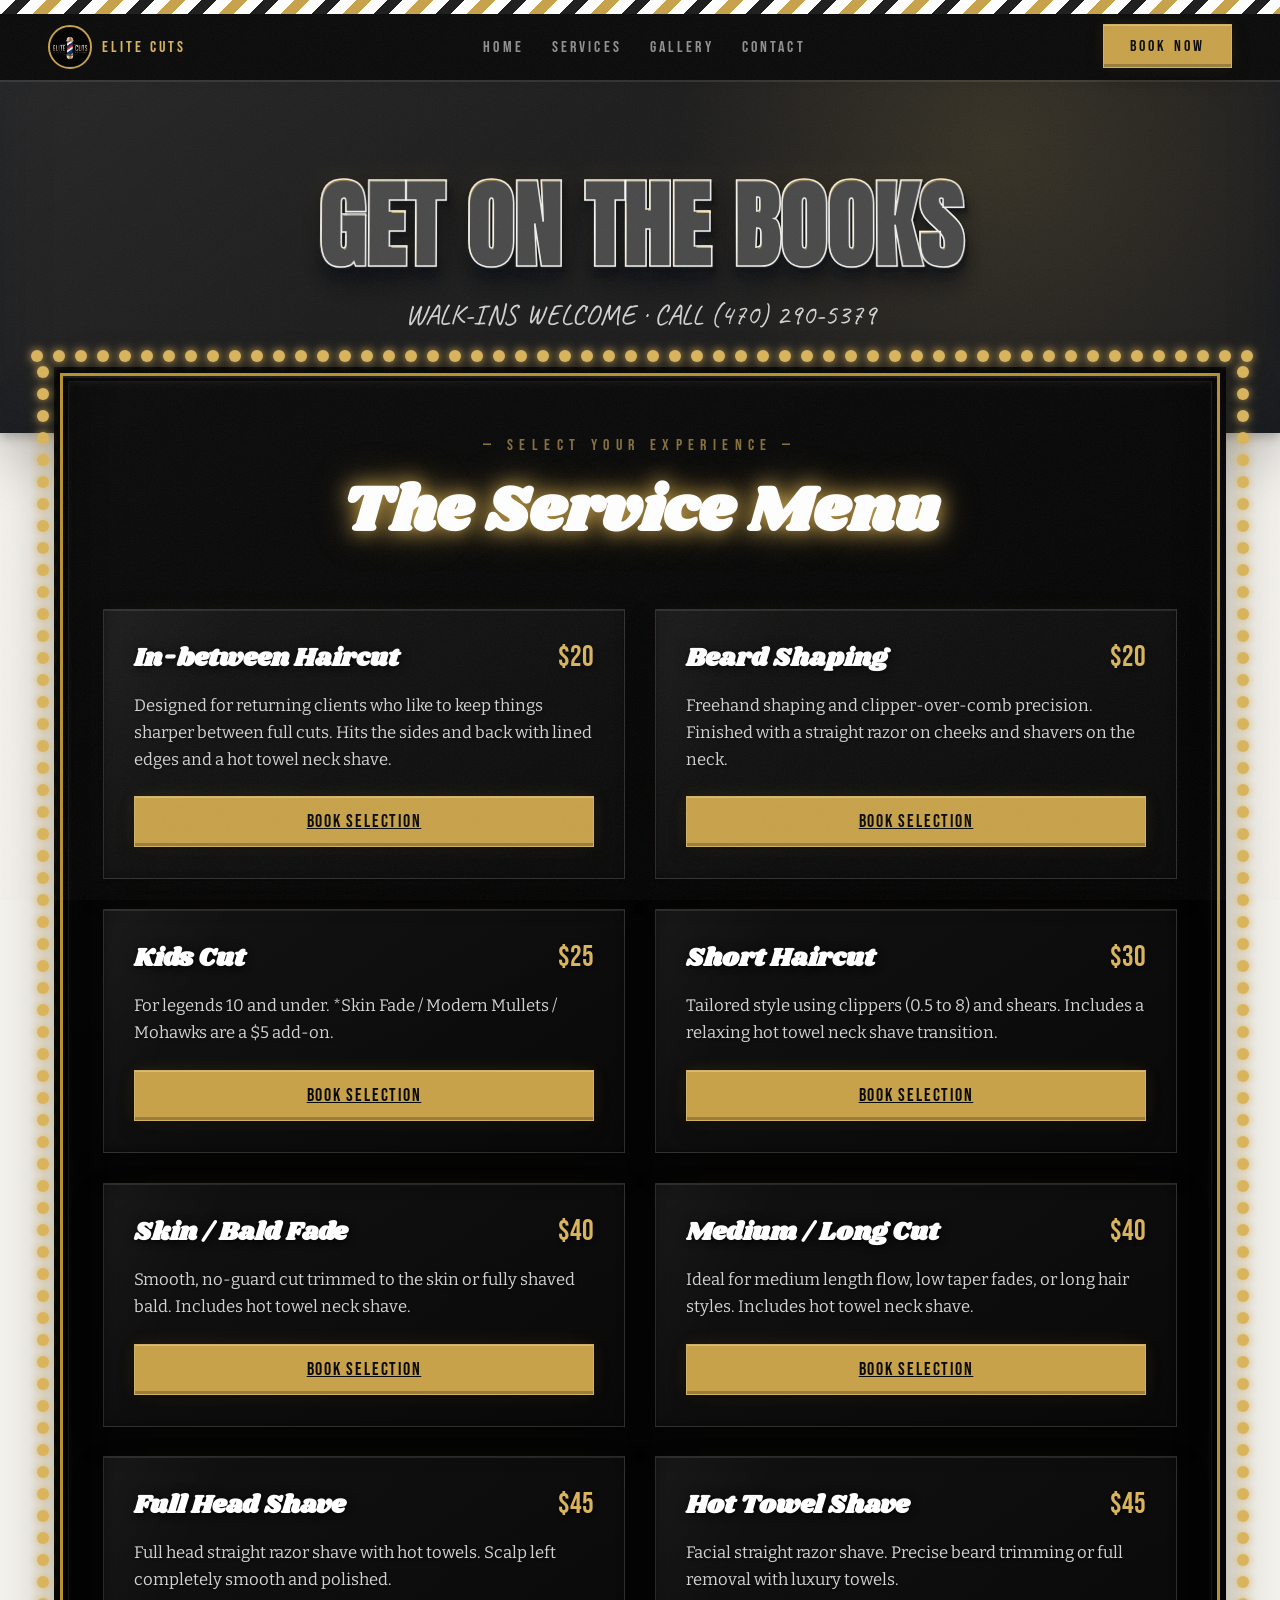
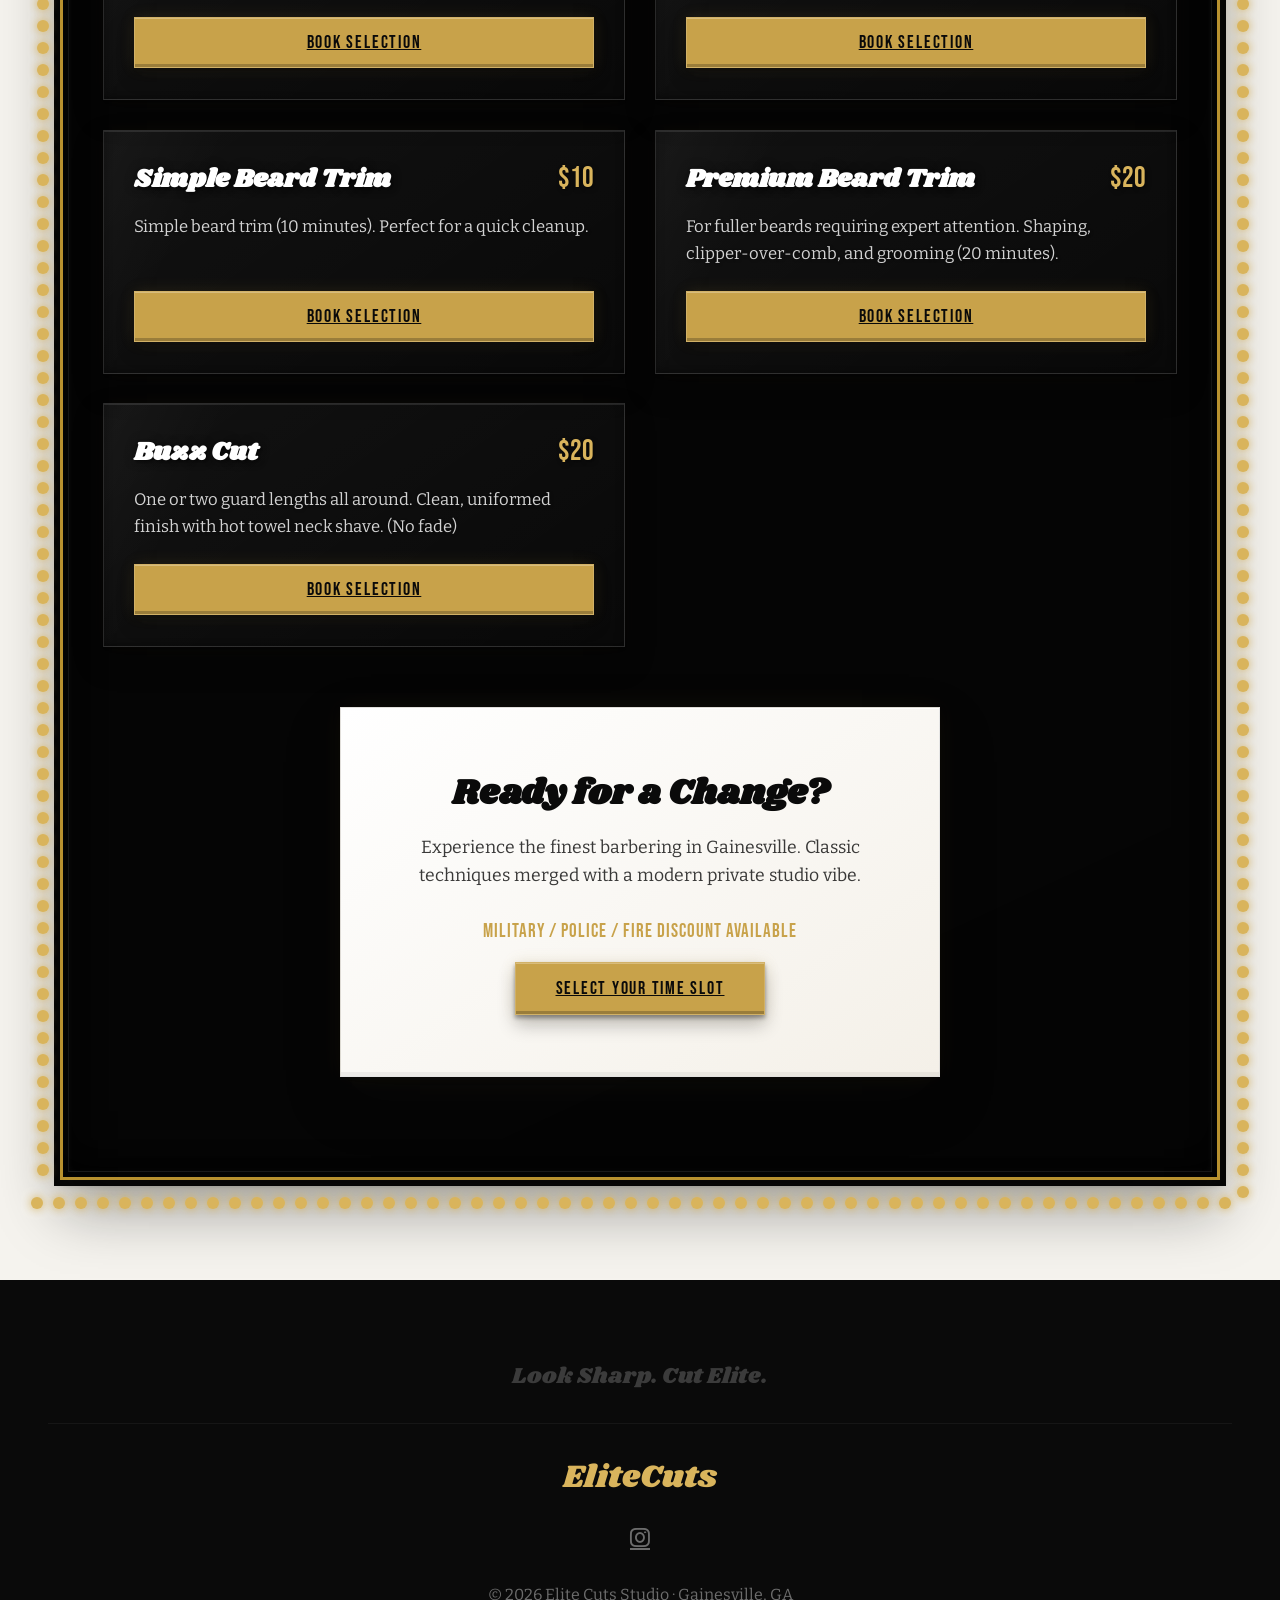
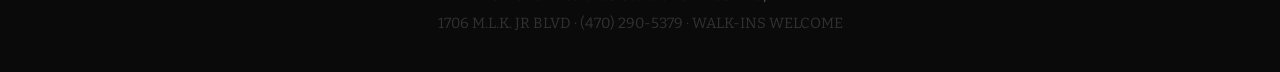
==== commit acc1aa1d: "polish+a11y: dark-on-gold CTAs, scroll offset, accessible booking modal, honest contact form #1 Dark" ====
--- a/appointments.html
+++ b/appointments.html
@@ -110,8 +110,8 @@
     .nav-links a:hover { color:#fff; }
     .nav-toggle { display:none; flex-direction:column; align-items:center; justify-content:center; min-width:44px; min-height:44px; background:none; border:none; padding:4px; cursor:pointer; }
     .nav-toggle span { display:block; width:22px; height:2px; background:#fff; margin:5px 0; transition:transform .3s, opacity .3s; }
-    .nav-book { display:inline-flex; align-items:center; justify-content:center; min-height:44px; font-family:'Bebas Neue',sans-serif; font-size:0.977rem; letter-spacing:.2em; padding:9px 26px; background:var(--orange); color:#fff; text-decoration:none; transition:background .2s; }
-    .nav-book:hover { background:var(--orange-deep); }
+    .nav-book { display:inline-flex; align-items:center; justify-content:center; min-height:44px; font-family:'Bebas Neue',sans-serif; font-size:0.977rem; letter-spacing:.2em; padding:9px 26px; background:var(--orange); color:var(--ink); text-decoration:none; transition:background .2s; }
+    .nav-book:hover { background:var(--amber); }
     @media(max-width:640px) {
       .site-nav { padding:0 20px; }
       .nav-links { display:none; position:absolute; top:66px; left:0; right:0; background:var(--ink); flex-direction:column; align-items:stretch; padding:12px 20px; gap:0; border-top:1px solid rgba(255,255,255,.1); }
@@ -276,7 +276,7 @@
 
     .btn-book {
       background: var(--orange);
-      color: #fff;
+      color: var(--ink);
       font-family: 'Bebas Neue', sans-serif;
       font-size: 1.1rem;
       letter-spacing: .1em;
@@ -443,6 +443,17 @@
       font-size: 1.5rem;
       cursor: pointer;
       font-family: 'Bebas Neue', sans-serif;
+      background: none;
+      border: none;
+      padding: 4px 8px;
+      letter-spacing: .1em;
+    }
+
+    .modal-close:hover,
+    .modal-close:focus-visible {
+      color: var(--amber);
+      outline: 2px solid var(--amber);
+      outline-offset: 2px;
     }
 
     /* ── BOOKSY BARBER PICKER ── */
@@ -985,11 +996,11 @@
   </main>
 
   <!-- ══════════════ BOOKSY BARBER PICKER ══════════════ -->
-  <div id="bookingModal">
+  <div id="bookingModal" role="dialog" aria-modal="true" aria-labelledby="bookingTitle" aria-hidden="true">
     <div class="modal-content">
-      <span class="modal-close" onclick="closeBooking()">[ CLOSE X ]</span>
+      <button type="button" class="modal-close" onclick="closeBooking()" aria-label="Close booking">[ CLOSE X ]</button>
       <div class="booking-picker">
-        <h2 class="bf-title" data-es="Elige Tu Barbero">Choose Your Barber</h2>
+        <h2 class="bf-title" id="bookingTitle" data-es="Elige Tu Barbero">Choose Your Barber</h2>
         <p class="picker-intro"
           data-es="Cada barbero reserva por su propio horario en Booksy. Elige a quién quieres y te llevaremos directo a su calendario.">Each barber books through their own Booksy schedule. Pick who you want and you'll be taken straight to their live calendar.</p>
         <div class="picker-grid">
@@ -1096,15 +1107,34 @@
     }
     initVegasLights();
 
-    /* BOOKING MODAL */
+    /* BOOKING MODAL (accessible: focus mgmt, Escape, backdrop click) */
+    var bookingTrigger = null;
     function openBooking() {
-      document.getElementById('bookingModal').classList.add('open');
+      bookingTrigger = document.activeElement;
+      var m = document.getElementById('bookingModal');
+      m.classList.add('open');
+      m.setAttribute('aria-hidden', 'false');
       document.body.style.overflow = 'hidden';
+      var closeBtn = m.querySelector('.modal-close');
+      if (closeBtn) closeBtn.focus();
     }
     function closeBooking() {
-      document.getElementById('bookingModal').classList.remove('open');
+      var m = document.getElementById('bookingModal');
+      m.classList.remove('open');
+      m.setAttribute('aria-hidden', 'true');
       document.body.style.overflow = '';
-    }
+      if (bookingTrigger && bookingTrigger.focus) bookingTrigger.focus();
+    }
+    document.addEventListener('keydown', function (e) {
+      if (e.key === 'Escape') {
+        var m = document.getElementById('bookingModal');
+        if (m && m.classList.contains('open')) closeBooking();
+      }
+    });
+    (function () {
+      var m = document.getElementById('bookingModal');
+      if (m) m.addEventListener('click', function (e) { if (e.target === m) closeBooking(); });
+    })();
 
   </script>
   <script src="i18n.js"></script>
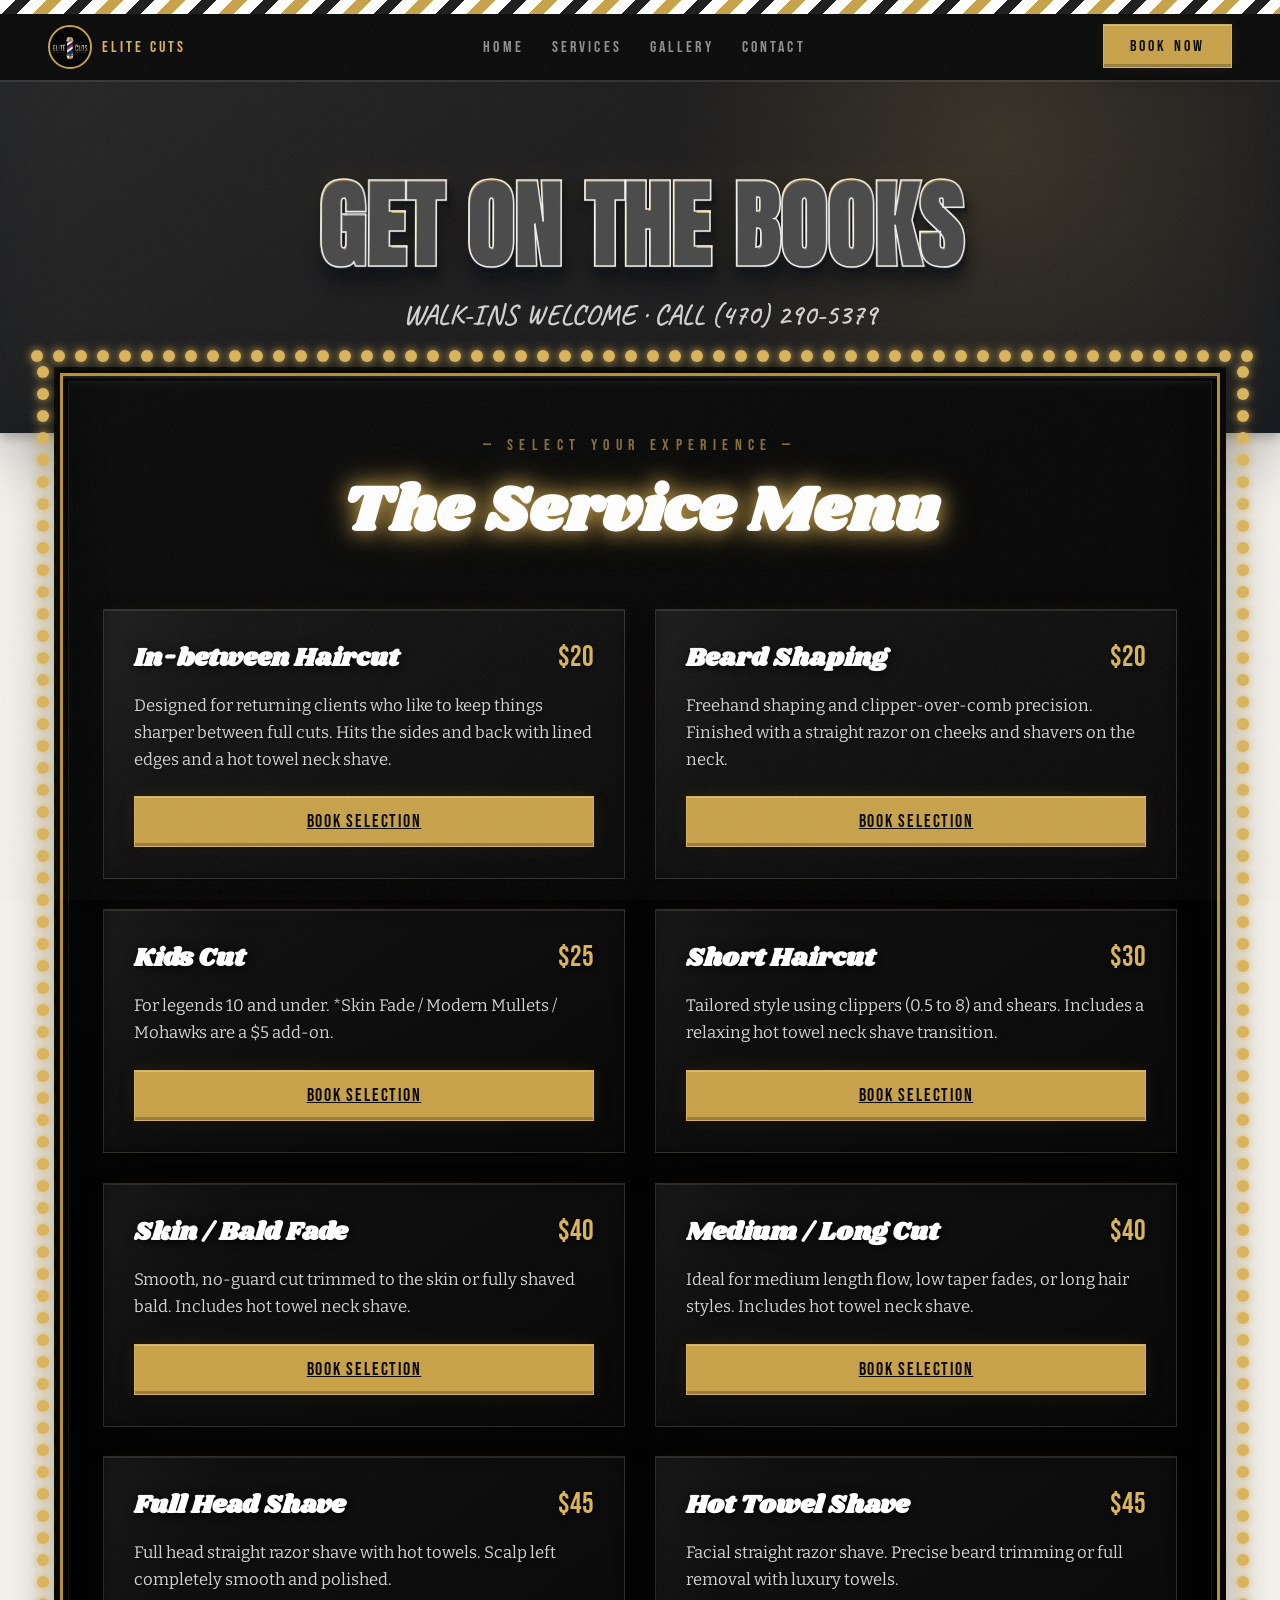
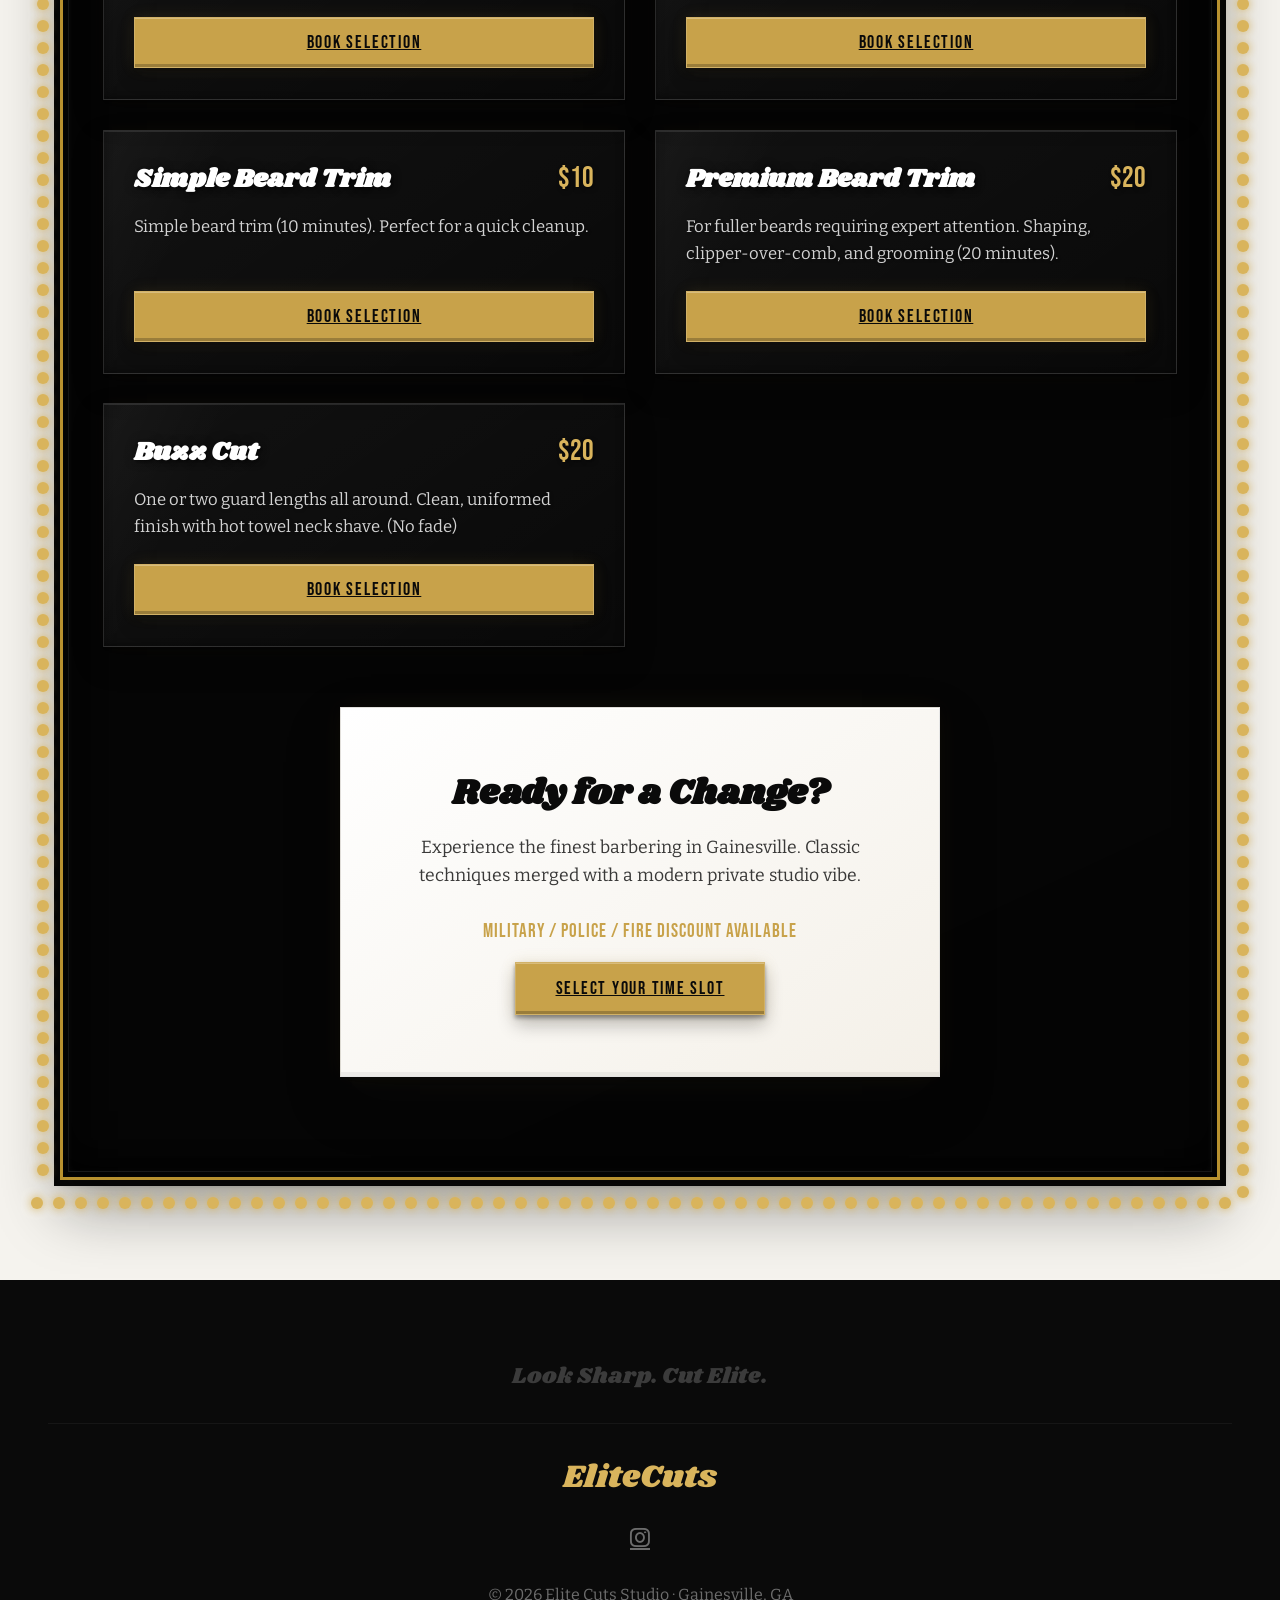
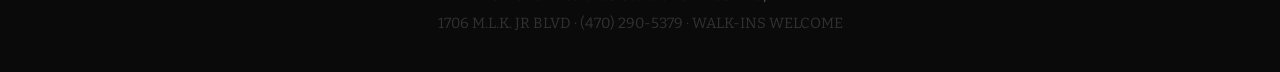
==== commit fe87ff9c: "perf: self-host all fonts (fix CLS + LCP text) across the site - Self-host Anton/Bebas/Bitter/Shrikh" ====
--- a/appointments.html
+++ b/appointments.html
@@ -9,11 +9,10 @@
     content="Book your next premium haircut or shave at Elite Cuts Studio in Gainesville, GA. Classic cuts, hot towel shaves, fades, and more.">
   <link rel="canonical" href="https://forge-dev-studio.github.io/elite-cuts-studio/appointments.html">
   <meta name="robots" content="index, follow, max-image-preview:large">
-  <link rel="preconnect" href="https://fonts.googleapis.com">
-  <link rel="preconnect" href="https://fonts.gstatic.com" crossorigin>
-  <link
-    href="https://fonts.googleapis.com/css2?family=Anton&family=Shrikhand&family=Bitter:ital,wght@0,400;0,700;1,400;1,700&family=Bebas+Neue&family=Caveat:wght@600;700&display=swap"
-    rel="stylesheet">
+  <link rel="preload" as="font" type="font/woff2" crossorigin href="assets/fonts/anton-400.woff2">
+  <link rel="preload" as="font" type="font/woff2" crossorigin href="assets/fonts/bitter-400.woff2">
+  <link rel="preload" as="font" type="font/woff2" crossorigin href="assets/fonts/bebasneue-400.woff2">
+  <link rel="stylesheet" href="fonts.css">
 
   <!-- SOCIAL SHARE (OG TAGS) -->
   <meta property="og:title" content="Book Now | Elite Cuts Studio">
--- a/fonts.css
+++ b/fonts.css
@@ -0,0 +1 @@
+@font-face{font-family:'Anton';font-style:normal;font-weight:400;font-display:swap;src:url('assets/fonts/anton-400.woff2') format('woff2')}@font-face{font-family:'Bebas Neue';font-style:normal;font-weight:400;font-display:swap;src:url('assets/fonts/bebasneue-400.woff2') format('woff2')}@font-face{font-family:'Bitter';font-style:italic;font-weight:400;font-display:swap;src:url('assets/fonts/bitter-400i.woff2') format('woff2')}@font-face{font-family:'Bitter';font-style:italic;font-weight:700;font-display:swap;src:url('assets/fonts/bitter-700i.woff2') format('woff2')}@font-face{font-family:'Bitter';font-style:normal;font-weight:400;font-display:swap;src:url('assets/fonts/bitter-400.woff2') format('woff2')}@font-face{font-family:'Bitter';font-style:normal;font-weight:700;font-display:swap;src:url('assets/fonts/bitter-700.woff2') format('woff2')}@font-face{font-family:'Caveat';font-style:normal;font-weight:600;font-display:swap;src:url('assets/fonts/caveat-600.woff2') format('woff2')}@font-face{font-family:'Caveat';font-style:normal;font-weight:700;font-display:swap;src:url('assets/fonts/caveat-700.woff2') format('woff2')}@font-face{font-family:'Shrikhand';font-style:normal;font-weight:400;font-display:swap;src:url('assets/fonts/shrikhand-400.woff2') format('woff2')}
